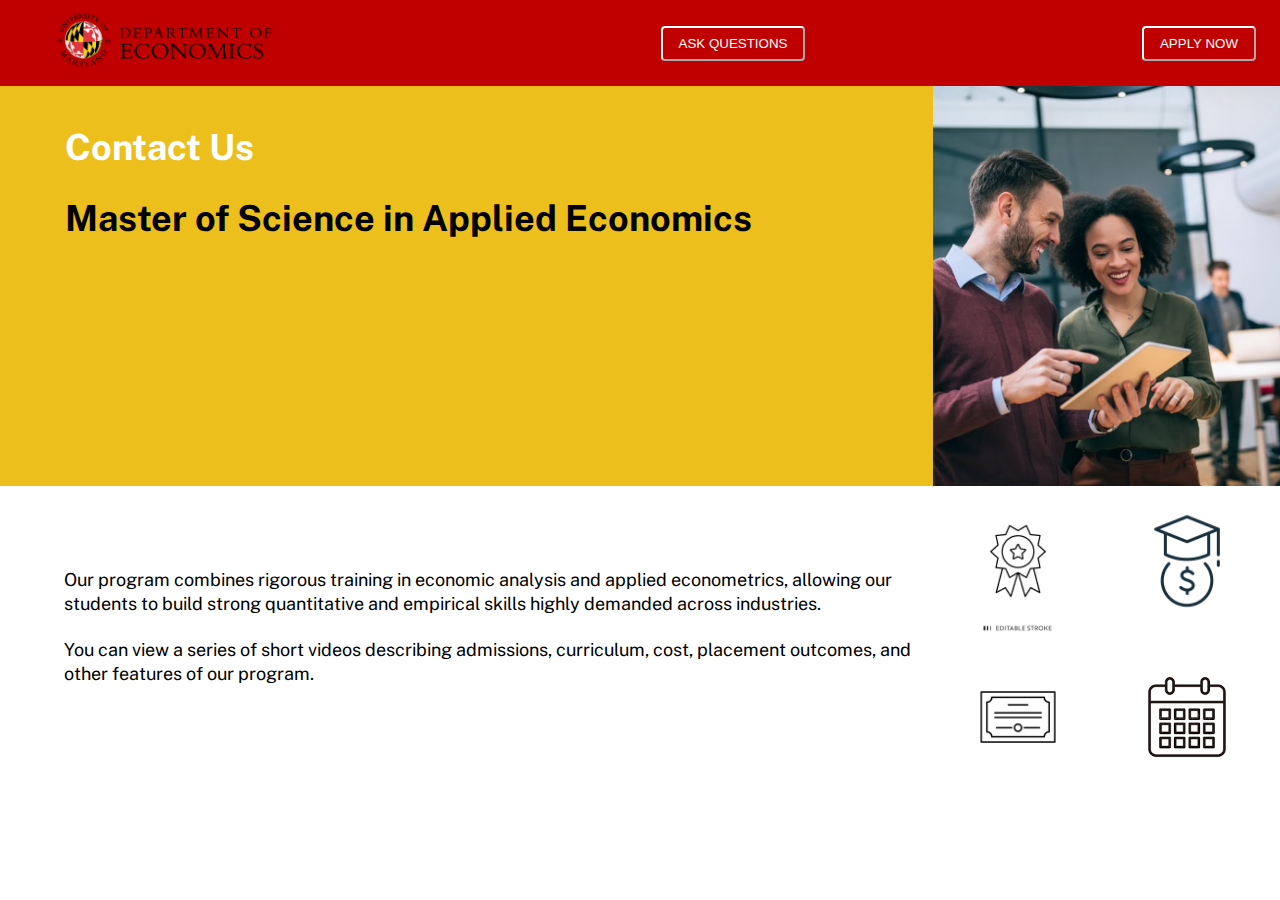
==== index.html @ 1846de90 "Commit" ====
<!DOCTYPE html>
<html lang="en">
<head>
  <meta charset="UTF-8">
  <!-- displays site properly based on user's device -->
  <meta name="viewport" content="width=device-width, initial-scale=1.0">
  <link href="https://fonts.googleapis.com/css2?family=Public+Sans:wght@300;400&display=swap" rel="stylesheet">
  <link rel="stylesheet" href="app/scss/style.css">
</head>
<body>

  <header class="header"> 
    <nav class="flex flex-jc-sb flex-ai-c">
      <a href="#" class="header__logo">
        <img src="images/logo.png" alt="EconDeptLogo" />
      </a>
    
    <button type="button">ASK QUESTIONS</button>
      
    <button type="button">APPLY NOW</button>
    </nav>
  </header>

  <section class="hero">
    <div class="hero__text">
      <h1 style="color:white">Contact Us</h1>
      <h1>Master of Science in Applied Economics</h1>
    </div>
    <img src="images/students.png" alt="" />
  </section>

  <section class = "progdesc">
    <div class="progdesc__text">
      <p>
      Our program combines rigorous training in economic analysis and applied econometrics, allowing our students to build strong quantitative and empirical skills highly demanded across industries. 
      <br></br>
      You can view a series of short videos describing admissions, curriculum, cost, placement outcomes, and other features of our program.
      </p>
    </div>
    <div>
      <img src="images/medal.jpg" alt="" />
      <img src="images/diploma.jpg" alt="" />      
    </div>
    <div>
      <img src="images/tuition.jpg" alt="" />      
      <img src="images/calendar.jpg" alt="" />        
    </div>
  </section>

  <section class="progfeatures">
    
  </section>


  <script src="/app/js/script.js"></script>
  
</body>
</html>
---- app/scss/style.css ----
html {
  font-size: 100%;
  box-sizing: border-box;
}

*, *::before, *::after {
  box-sizing: inherit;
}

body {
  margin: 0;
  padding: 0;
  font-family: "Public Sans", sans-serif;
  font-size: 1.125rem;
  color: black;
  line-height: 1.3;
}

a, a:visited, a:hover {
  text-decoration: none;
}

.flex {
  display: flex;
}
.flex-jc-sb {
  justify-content: space-between;
}
.flex-jc-c {
  justify-content: center;
}
.flex-ai-c {
  align-items: center;
}

button, .button {
  padding: 0.5rem 1rem;
  background-color: hsl(0deg, 100%, 37.6%);
  border-color: hsl(0deg, 0%, 100%);
  border-width: 2px;
  border-radius: 4px;
  cursor: pointer;
  color: hsl(0deg, 0%, 100%);
}

.header nav {
  background-color: hsl(0deg, 100%, 37.6%);
  padding: 0.625rem 1.5rem;
}
.header__logo img {
  height: auto;
  width: auto;
  max-width: 300px;
  max-height: 300px;
}
.header__menu > span {
  display: block;
  width: 26px;
  height: 2px;
  background-color: hsl(233deg, 26%, 24%);
}
.header__menu > span:not(:last-child) {
  margin-bottom: 3px;
}
.header__links a {
  font-size: 0.875rem;
  color: hsl(233deg, 8%, 62%);
}

.hero {
  display: flex;
  height: 400px;
  background-color: hsl(47deg, 84.6%, 51.8%);
}
.hero__text {
  color: black;
  border: none;
  padding: 1px;
  overflow: hidden;
  width: 100%;
  margin-top: 1%;
  margin-left: 5%;
}

.progdesc {
  display: flex;
  height: 200px;
}
.progdesc__text {
  color: black;
  margin-top: 5%;
  margin-left: 5%;
}
.progdesc img {
  height: 150px;
  width: 150px;
}/*# sourceMappingURL=style.css.map */
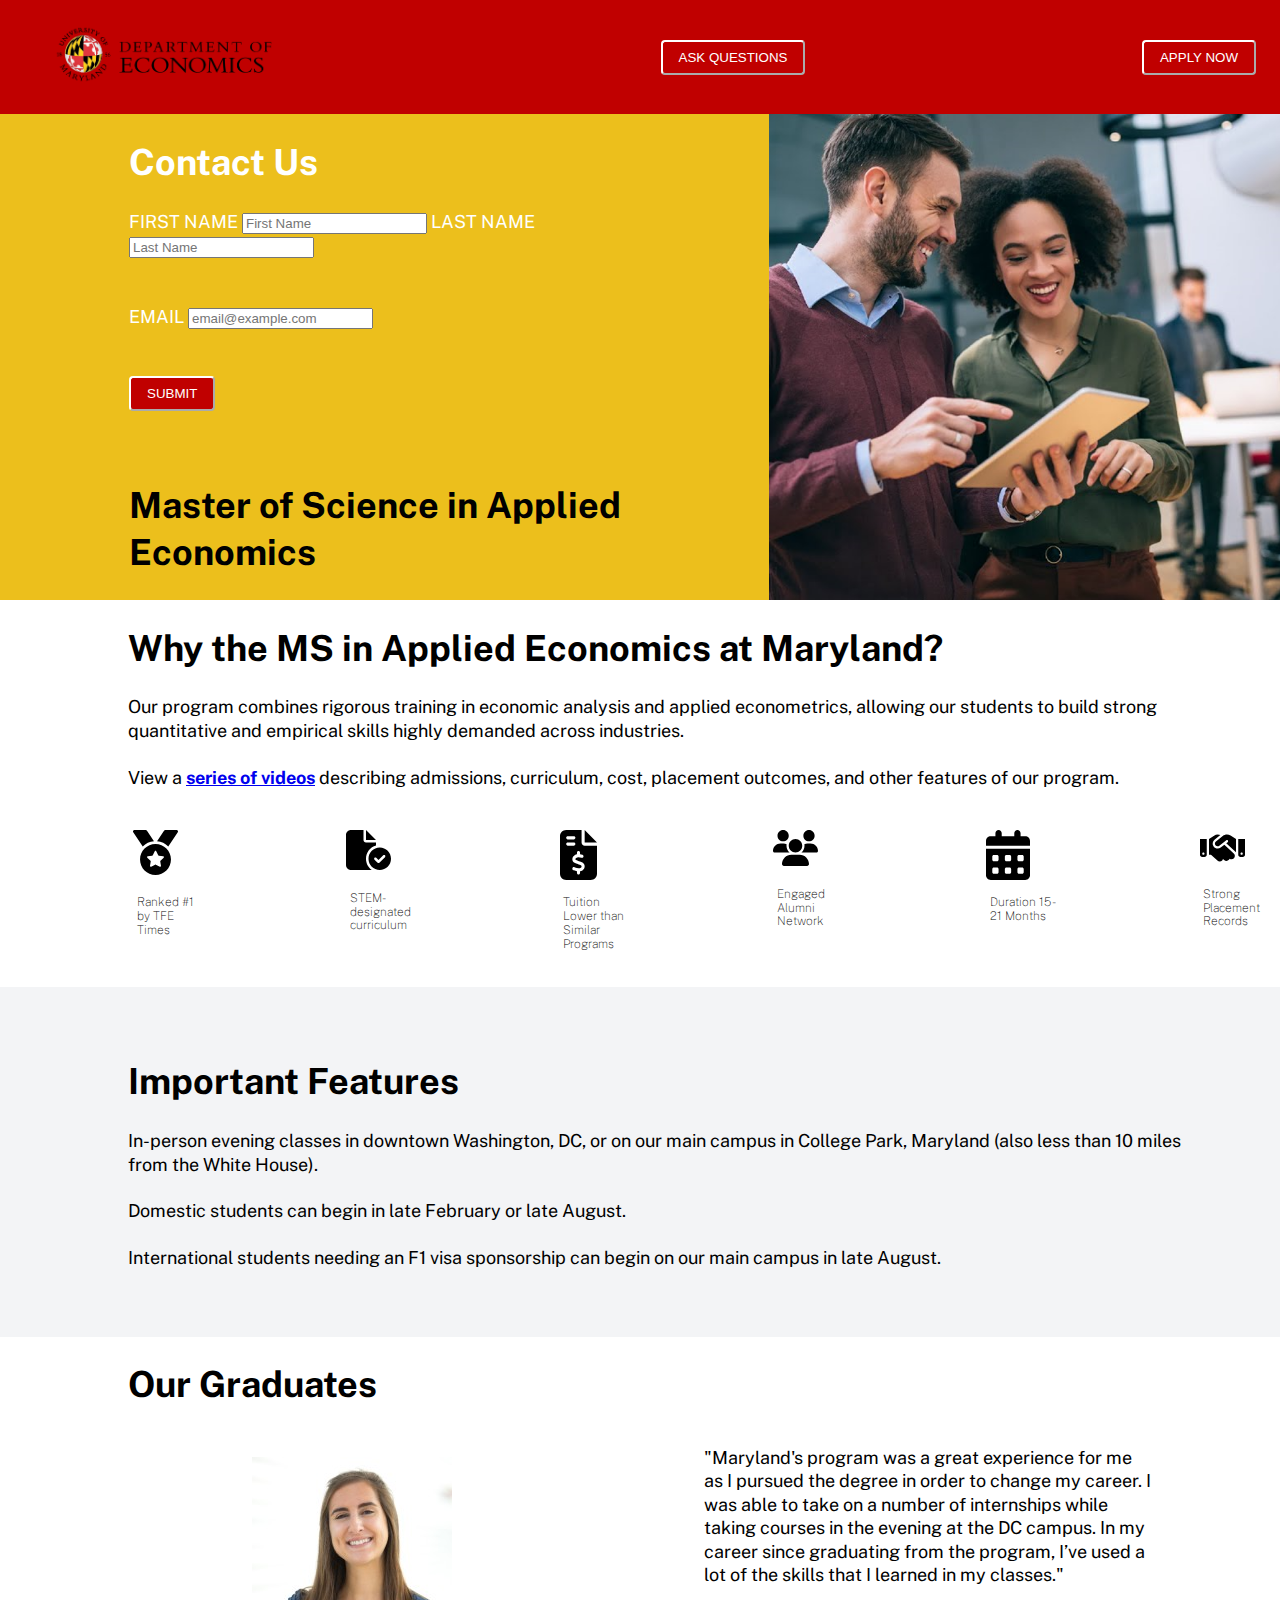
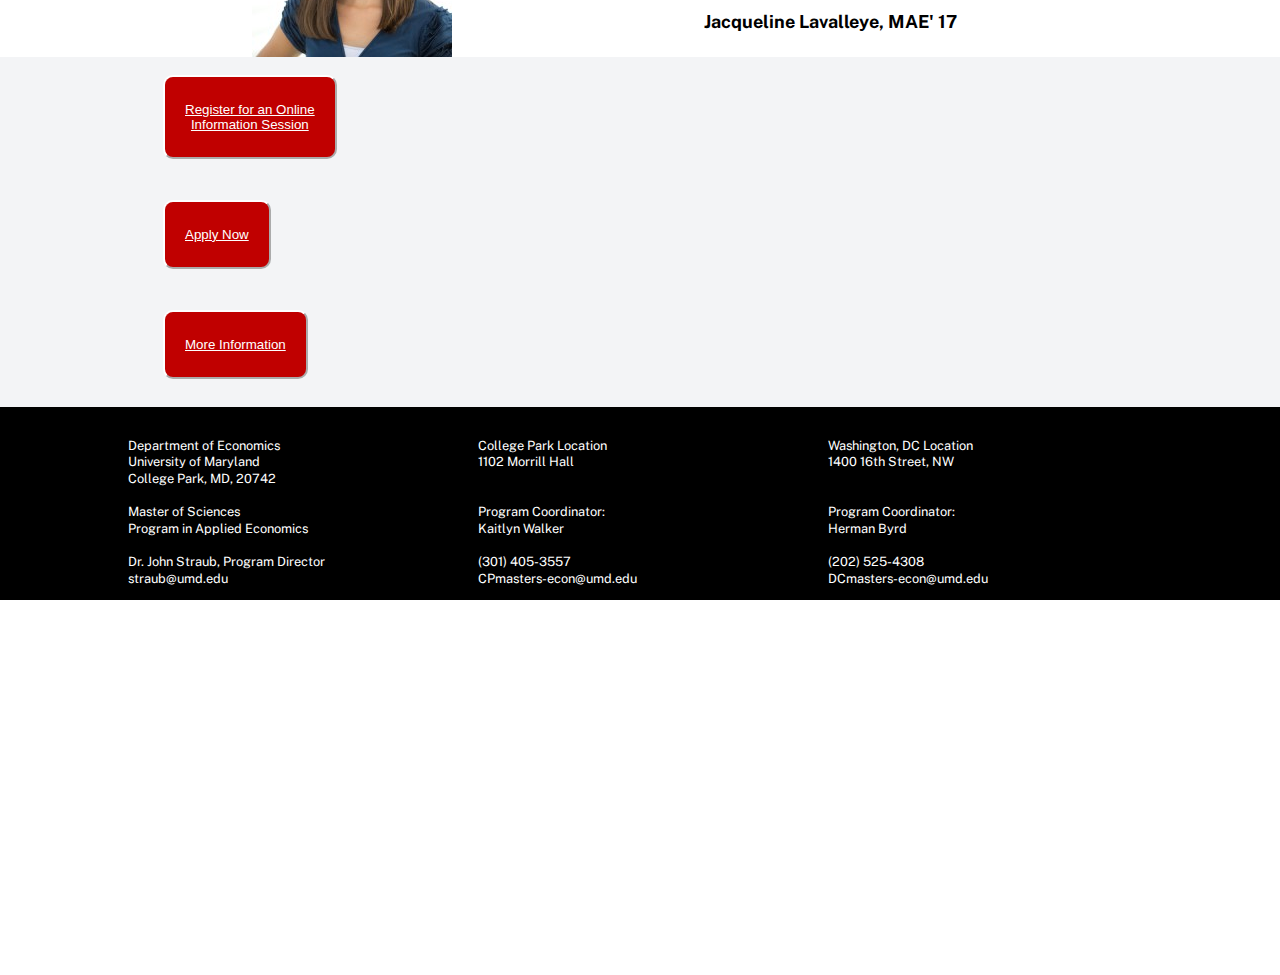
==== commit 13dd9a78: "Commit011823" ====
--- a/index.html
+++ b/index.html
@@ -8,49 +8,213 @@
   <link rel="stylesheet" href="app/scss/style.css">
 </head>
 <body>
-
+  
+  <!--
+  1. HEADER
+  -->
   <header class="header"> 
     <nav class="flex flex-jc-sb flex-ai-c">
       <a href="#" class="header__logo">
         <img src="images/logo.png" alt="EconDeptLogo" />
       </a>
-    
-    <button type="button">ASK QUESTIONS</button>
+
+      <!--
+      <div class="header__links hide-for-mobile">
+        <a href="#">Home</a><a href="#">About</a><a href="#">Contact</a
+        ><a href="#">Blog</a><a href="#">Careers</a>
+      </div>    
+      -->
       
-    <button type="button">APPLY NOW</button>
+      <a href='https://masters.econ.umd.edu/contact-information.html' target="_blank">
+        <button type="button" >ASK QUESTIONS
+        </button>
+      </a>
+
+      <a href='https://terpengage.force.com/community/CustomLoginPage?GradApp=True' target="_blank">
+        <button type="button" >APPLY NOW
+        </button>
+      </a>      
     </nav>
   </header>
 
+  <!--
+  2. HERO
+  -->
   <section class="hero">
+    <div class="hero__image hide-for-mobile">
+      <!-- <img src="images/students.png" alt=""/> -->
+    </div>    
     <div class="hero__text">
       <h1 style="color:white">Contact Us</h1>
+      <form>
+        <div>
+          <label for="first_name"><a style="color:white">FIRST NAME</a></label>
+          <input type="text" id="first_name" placeholder="First Name" required>
+          <label for="last_name"><a style="color:white">LAST NAME</a></label>
+          <input type="text" id="last_name" placeholder="Last Name" required>  
+        </div>
+        <div>
+          <br></br>
+          <label for="email"><a style="color:white">EMAIL</a></label>
+          <input type="email" id="email" placeholder="email@example.com" required>  
+        </div>
+        <div>
+          <br></br>
+          <button type="submit" >SUBMIT</button>
+        </div>
+      </form>
+
+      <br></br>
       <h1>Master of Science in Applied Economics</h1>
     </div>
-    <img src="images/students.png" alt="" />
-  </section>
-
+  </section>
+
+  <!--
+  3. WHY MAE AT UMD?
+  -->
   <section class = "progdesc">
     <div class="progdesc__text">
+      <h1>Why the MS in Applied Economics at Maryland?</h1>
+        <p>
+          Our program combines rigorous training in economic analysis and applied econometrics, allowing our students to build strong quantitative and empirical skills highly demanded across industries. 
+          <br></br>
+          View a <a href="https://masters.econ.umd.edu/informational-videos.html" target="_blank"><b><u>series of videos</u></b></a> describing admissions, curriculum, cost, placement outcomes, and other features of our program.
+          <br></br>
+        </p>
+    </div>
+    <div class="progdesc__grid">
+
+      <div class="progdesc__item">
+        <div class="progdesc__icon">
+          <img src="images/medal-solid.svg" alt="" />
+        </div>
+        <div class="progdesc__title">Ranked #1 by TFE Times</div>
+      </div>  
+      
+      <div class="progdesc__item">
+        <div class="progdesc__icon">
+          <img src="images/file-circle-check-solid.svg" alt="" />
+        </div>
+        <div class="progdesc__title">STEM-designated curriculum</div>
+      </div>
+
+      <div class="progdesc__item">
+        <div class="progdesc__icon">
+          <img src="images/file-invoice-dollar-solid.svg" alt="" />
+        </div>
+        <div class="progdesc__title">Tuition Lower than Similar Programs</div>
+      </div>  
+
+      <div class="progdesc__item">
+        <div class="progdesc__icon">
+          <img src="images/users-solid.svg" alt="" />
+        </div>
+        <div class="progdesc__title">Engaged Alumni Network</div>
+      </div>  
+
+      <div class="progdesc__item">
+        <div class="progdesc__icon">
+          <img src="images/calendar-days-solid.svg" alt="" />
+        </div>
+        <div class="progdesc__title">Duration 15 - 21 Months</div>
+      </div>  
+
+      <div class="progdesc__item">
+        <div class="progdesc__icon">
+          <img src="images/handshake-solid.svg" alt="" />
+        </div>
+        <div class="progdesc__title">Strong Placement Records</div>
+      </div>  
+
+    </div>
+  </section>
+
+  <!--
+  4. IMPORTANT FEATURES
+  -->
+  <section class="features">
+    <div class="features__text">
+      <br></br>
+      <h1>Important Features</h1>
+        <p>
+          In-person evening classes in downtown Washington, DC, or on our main campus in College Park, Maryland (also less than 10 miles from the White House). 
+          <br></br>
+          Domestic students can begin in late February or late August.
+          <br></br>
+          International students needing an F1 visa sponsorship can begin on our main campus in late August. 
+        </p>
+    </div>    
+  </section>
+
+  <!--
+  5. OUR GRADUATES
+  -->
+  <section class="graduates">
+    <div class="graduates__image">
+      <h1>Our Graduates</h1>
+    </div>    
+    <div class="graduates__text">
       <p>
-      Our program combines rigorous training in economic analysis and applied econometrics, allowing our students to build strong quantitative and empirical skills highly demanded across industries. 
+      "Maryland's program was a great experience for me as I pursued the degree in order to change my career. I was able to take on a number of internships while taking courses in the evening at the DC campus. In my career since graduating from the program, I’ve used a lot of the skills that I learned in my classes."
       <br></br>
-      You can view a series of short videos describing admissions, curriculum, cost, placement outcomes, and other features of our program.
-      </p>
-    </div>
-    <div>
-      <img src="images/medal.jpg" alt="" />
-      <img src="images/diploma.jpg" alt="" />      
-    </div>
-    <div>
-      <img src="images/tuition.jpg" alt="" />      
-      <img src="images/calendar.jpg" alt="" />        
-    </div>
-  </section>
-
-  <section class="progfeatures">
-    
-  </section>
-
+      <b>Jacqueline Lavalleye, MAE' 17</b> 
+      </p>      
+    </div> 
+  </section>
+
+  <!--
+  6. MAP AND OTHER BUTTONS
+  -->
+  <section class="map">
+    <div class="map__content">
+      <div>
+        <div>
+          <button><u>Register for an Online<br>Information Session</br></u></button>
+          <br></br>
+        </div>
+        <div>
+          <button><u>Apply Now</u></button>
+          <br></br>
+        </div>   
+        <div>
+          <button><u>More Information</u></button>
+        </div>  
+      </div>
+      <div class="map__google">
+        <iframe src="https://www.google.com/maps/embed?pb=!1m18!1m12!1m3!1d90191.8837640285!2d-77.02234759057693!3d38.93940945372528!2m3!1f0!2f0!3f0!3m2!1i1024!2i768!4f13.1!3m3!1m2!1s0x89b7c6bd3e9aaaab%3A0xd48e8bdda5e4da9a!2sUniversity%20of%20Maryland!5e0!3m2!1sen!2sus!4v1674075074980!5m2!1sen!2sus" width="300" height="300" style="border:0;" allowfullscreen="" loading="lazy" referrerpolicy="no-referrer-when-downgrade"></iframe>
+      </div>  
+    </div>
+  </section>  
+
+  <!--
+  7. BOTTOM
+  -->
+  <section class="bottom">
+      <div class="bottom__container">
+        <div class="bottom__column">
+          <p>
+            Department of Economics<br>University of Maryland</br>College Park, MD, 20742
+            <br></br>
+            Master of Sciences<br>Program in Applied Economics</br>
+            <br>Dr. John Straub, Program Director</br>straub@umd.edu
+          </p>
+        </div>
+        <div class="bottom__column">
+          <p>
+            College Park Location<br>1102 Morrill Hall</br>
+            <br></br>
+            Program Coordinator:<br>Kaitlyn Walker</br><br>(301) 405-3557</br>CPmasters-econ@umd.edu
+          </p>
+        </div>
+        <div class="bottom__column">
+          <p>
+            Washington, DC Location<br>1400 16th Street, NW</br>
+            <br></br>
+            Program Coordinator:<br>Herman Byrd</br><br>(202) 525-4308</br>DCmasters-econ@umd.edu
+          </p>
+        </div>
+      </div>    
+  </section>  
 
   <script src="/app/js/script.js"></script>
   
--- a/app/scss/style.css
+++ b/app/scss/style.css
@@ -43,9 +43,21 @@
   color: hsl(0deg, 0%, 100%);
 }
 
+@media (max-width: 63.9375em) {
+  .hide-for-mobile {
+    display: none;
+  }
+}
+
+@media (min-width: 64em) {
+  .hide-for-desktop {
+    display: none;
+  }
+}
+
 .header nav {
   background-color: hsl(0deg, 100%, 37.6%);
-  padding: 0.625rem 1.5rem;
+  padding: 1.5rem;
 }
 .header__logo img {
   height: auto;
@@ -68,30 +80,181 @@
 }
 
 .hero {
+  background-color: hsl(47deg, 84.6%, 51.8%);
+}
+@media (min-width: 64em) {
+  .hero {
+    display: flex;
+  }
+}
+.hero__image {
+  background-image: url("images/students.png");
+  background-size: cover;
+  background-repeat: no-repeat;
+  background-position: center bottom;
+  min-height: 5rem;
+}
+@media (min-width: 64em) {
+  .hero__image {
+    flex: 1;
+    order: 2;
+  }
+}
+.hero__text {
+  color: black;
+  padding: 1px;
+  background-color: hsl(47deg, 84.6%, 51.8%);
+  margin-left: 10%;
+  margin-right: 10%;
+}
+@media (min-width: 64em) {
+  .hero__text {
+    flex: 1;
+  }
+}
+
+.progdesc {
+  height: 350px;
+}
+.progdesc__text {
+  color: black;
+  margin-top: 1%;
+  margin-left: 10%;
+  margin-right: 5%;
+}
+.progdesc img {
+  max-height: 50px;
+  max-width: 50px;
+  margin-left: 10%;
+}
+@media (min-width: 40em) {
+  .progdesc__grid {
+    display: flex;
+    flex-wrap: wrap;
+  }
+}
+.progdesc__item {
+  margin-left: 10%;
+}
+@media (min-width: 40em) {
+  .progdesc__item {
+    flex: 0 0 50%;
+  }
+}
+@media (min-width: 64em) {
+  .progdesc__item {
+    flex: 1;
+  }
+}
+.progdesc__icon {
+  max-height: 50px;
+  max-width: 50px;
+  margin-bottom: 1.875rem;
+}
+@media (min-width: 64em) {
+  .progdesc__icon {
+    margin-bottom: 1rem;
+  }
+}
+.progdesc__title {
+  font-size: 1.25rem;
+  font-weight: 100;
+  line-height: 1.15;
+  color: black;
+  margin-bottom: 1rem;
+  margin-left: 10%;
+  margin-right: 10%;
+}
+@media (min-width: 64em) {
+  .progdesc__title {
+    font-size: 0.75rem;
+    margin-bottom: 1.5rem;
+  }
+}
+
+.features {
+  height: 350px;
+  background-color: hsl(220deg, 16%, 96%);
+}
+.features__text {
+  color: black;
+  margin-top: 1%;
+  margin-left: 10%;
+  margin-right: 5%;
+}
+
+@media (min-width: 64em) {
+  .graduates {
+    display: flex;
+  }
+}
+.graduates__image {
+  margin-left: 10%;
+  background-image: url("images/graduate_pic.jpg");
+  background-repeat: no-repeat;
+  background-position: center bottom;
+  max-height: 15rem;
+  min-height: 20rem;
+}
+@media (min-width: 64em) {
+  .graduates__image {
+    flex: 1;
+    order: 1;
+  }
+}
+.graduates__text {
+  color: black;
+  padding: 1px;
+  margin-left: 10%;
+  margin-right: 10%;
+  margin-top: 7%;
+}
+@media (min-width: 64em) {
+  .graduates__text {
+    flex: 1;
+    order: 2;
+  }
+}
+
+.map {
+  height: 350px;
+  background-color: hsl(220deg, 16%, 96%);
+}
+.map button, .map .button {
+  background-color: hsl(0deg, 100%, 37.6%);
+  border-color: hsl(0deg, 0%, 100%);
+  border-width: 2px;
+  border-radius: 10px;
+  cursor: pointer;
+  color: hsl(0deg, 0%, 100%);
+  margin-left: 10%;
+  margin-top: 5%;
+  padding: 25px 20px;
+}
+.map__content {
+  display: grid;
+  grid-template-columns: 350px 350px;
+  margin-left: 10%;
+}
+.map__google {
+  margin-top: 5%;
+  width: 100%;
+  height: 100vh;
   display: flex;
-  height: 400px;
-  background-color: hsl(47deg, 84.6%, 51.8%);
-}
-.hero__text {
-  color: black;
-  border: none;
-  padding: 1px;
-  overflow: hidden;
-  width: 100%;
-  margin-top: 1%;
-  margin-left: 5%;
-}
-
-.progdesc {
+  flex-direction: column;
+}
+
+.bottom {
+  background-color: black;
+}
+.bottom__container {
+  display: grid;
+  grid-template-columns: 350px 350px 350px;
+  margin-left: 10%;
+}
+.bottom__column {
+  color: white;
+  margin-top: 5%;
+  font-size: 0.8rem;
   display: flex;
-  height: 200px;
-}
-.progdesc__text {
-  color: black;
-  margin-top: 5%;
-  margin-left: 5%;
-}
-.progdesc img {
-  height: 150px;
-  width: 150px;
 }/*# sourceMappingURL=style.css.map */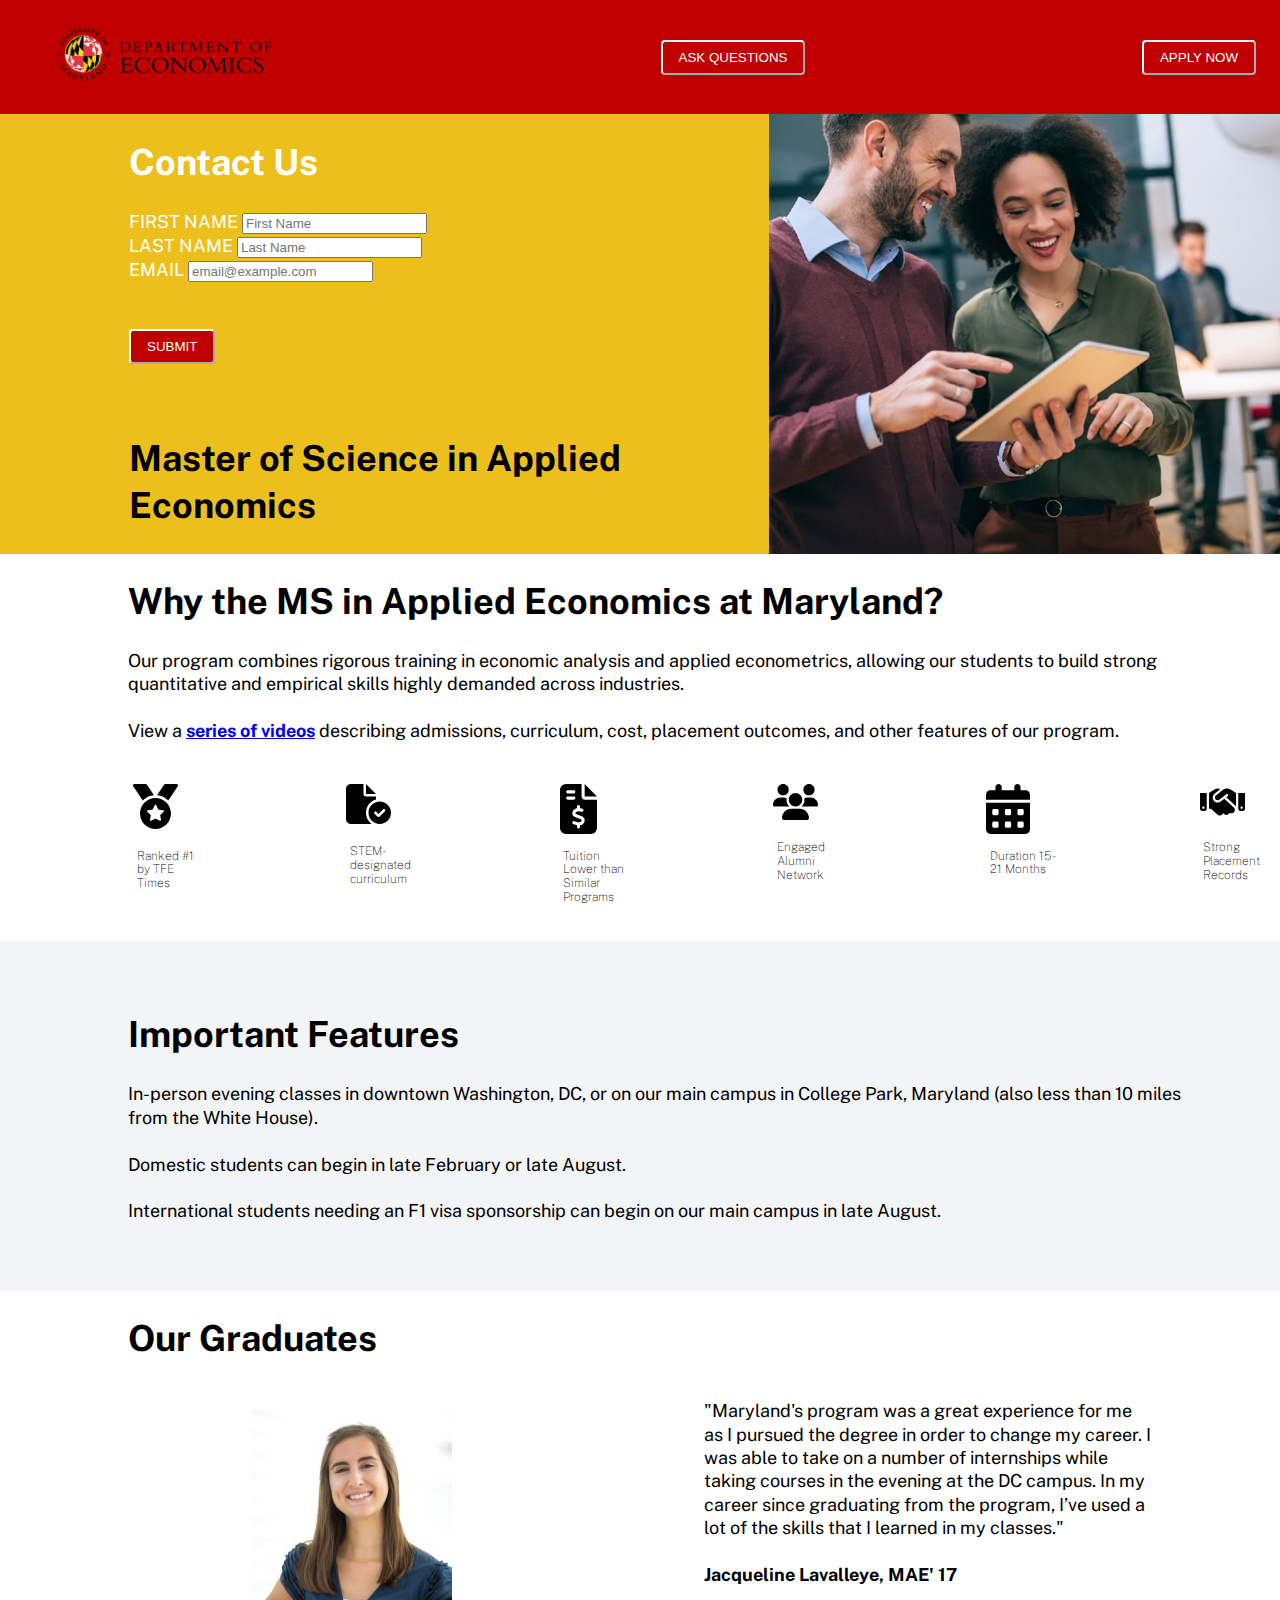
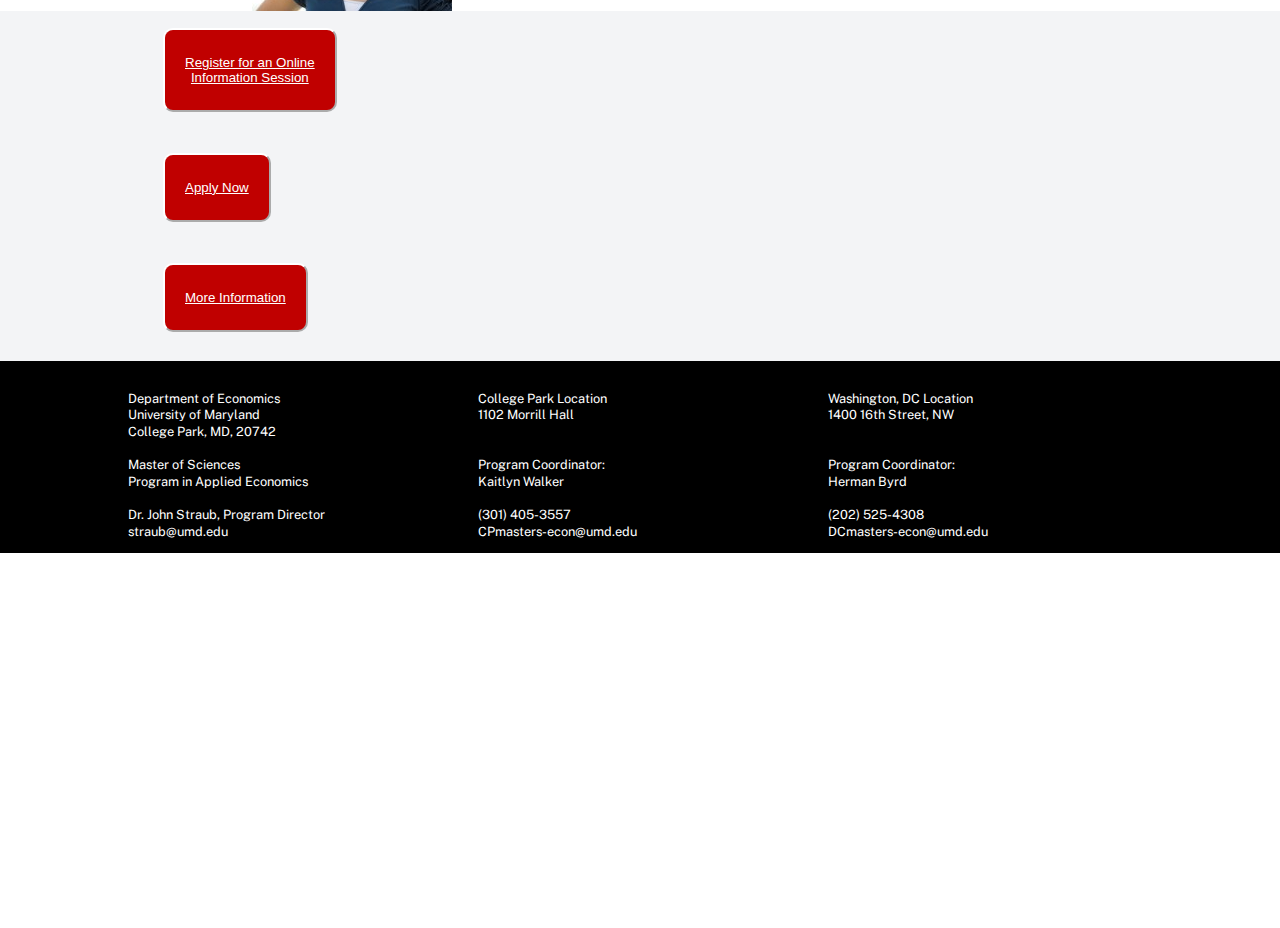
==== commit 80bbc215: "LastCommit" ====
--- a/index.html
+++ b/index.html
@@ -46,15 +46,16 @@
     </div>    
     <div class="hero__text">
       <h1 style="color:white">Contact Us</h1>
-      <form>
+      <form method="POST" action="https://script.google.com/macros/s/AKfycbyZG3YDuyzaYkMAQ3TbNkCsMqTEGcioGz3EJ5BurO5Rjf4JdeClSiaA0pVs-bcVESuT/exec">
         <div>
           <label for="first_name"><a style="color:white">FIRST NAME</a></label>
           <input type="text" id="first_name" placeholder="First Name" required>
+        </div>
+        <div>
           <label for="last_name"><a style="color:white">LAST NAME</a></label>
           <input type="text" id="last_name" placeholder="Last Name" required>  
         </div>
         <div>
-          <br></br>
           <label for="email"><a style="color:white">EMAIL</a></label>
           <input type="email" id="email" placeholder="email@example.com" required>  
         </div>
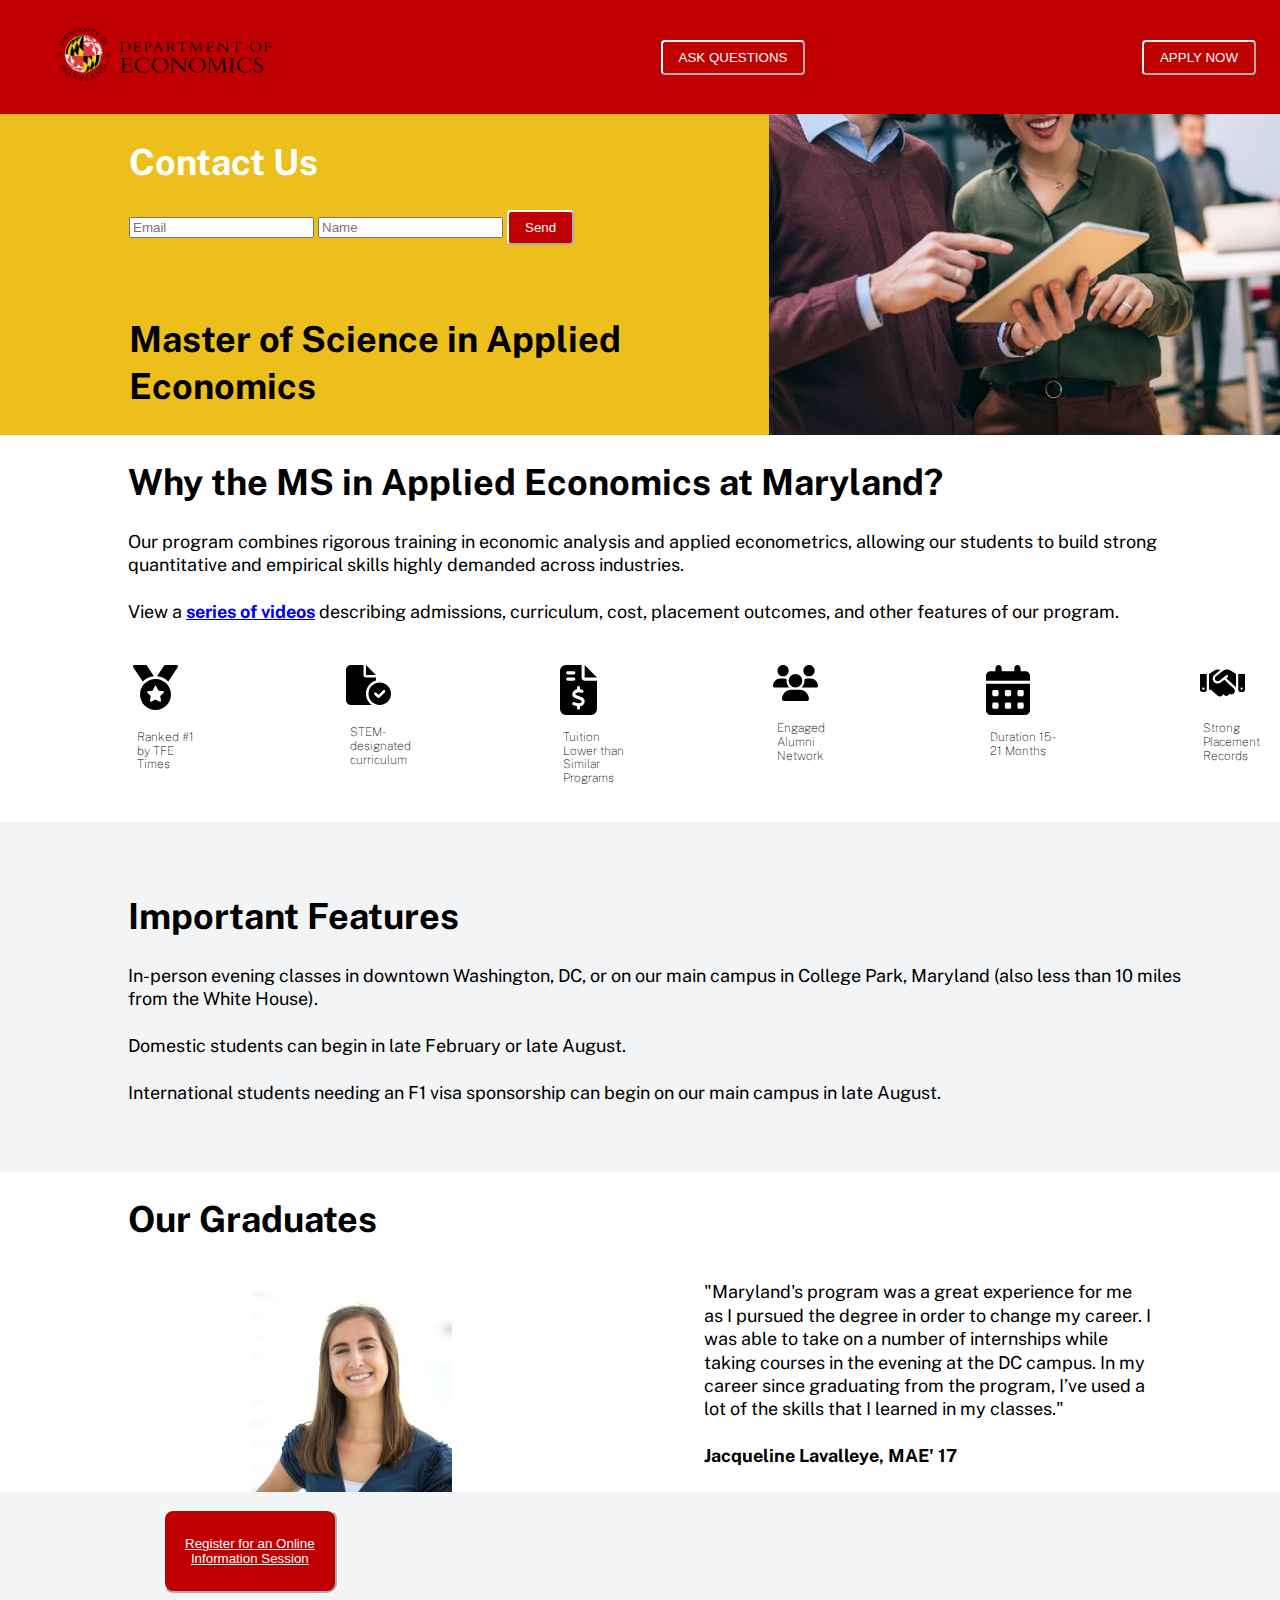
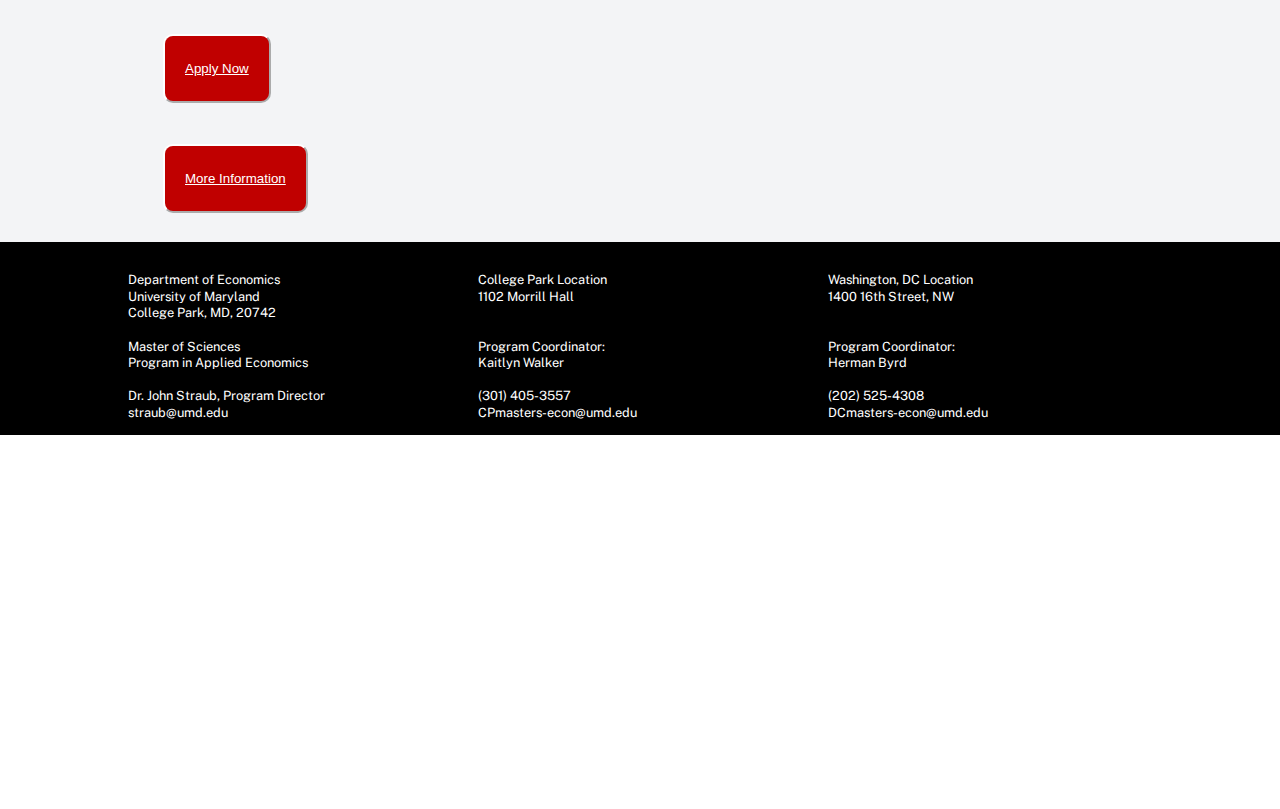
==== commit 3b5a4dde: "Commit" ====
--- a/index.html
+++ b/index.html
@@ -46,7 +46,16 @@
     </div>    
     <div class="hero__text">
       <h1 style="color:white">Contact Us</h1>
+      <!--
+        Source:
+        https://github.com/levinunnink/html-form-to-google-sheet
+      -->
       <form method="POST" action="https://script.google.com/macros/s/AKfycbyZG3YDuyzaYkMAQ3TbNkCsMqTEGcioGz3EJ5BurO5Rjf4JdeClSiaA0pVs-bcVESuT/exec">
+        <input name="Email" type="email" placeholder="Email" required>
+        <input name="Name" type="text" placeholder="Name" required>
+        <button type="submit">Send</button>
+        
+        <!--
         <div>
           <label for="first_name"><a style="color:white">FIRST NAME</a></label>
           <input type="text" id="first_name" placeholder="First Name" required>
@@ -63,6 +72,7 @@
           <br></br>
           <button type="submit" >SUBMIT</button>
         </div>
+        -->
       </form>
 
       <br></br>
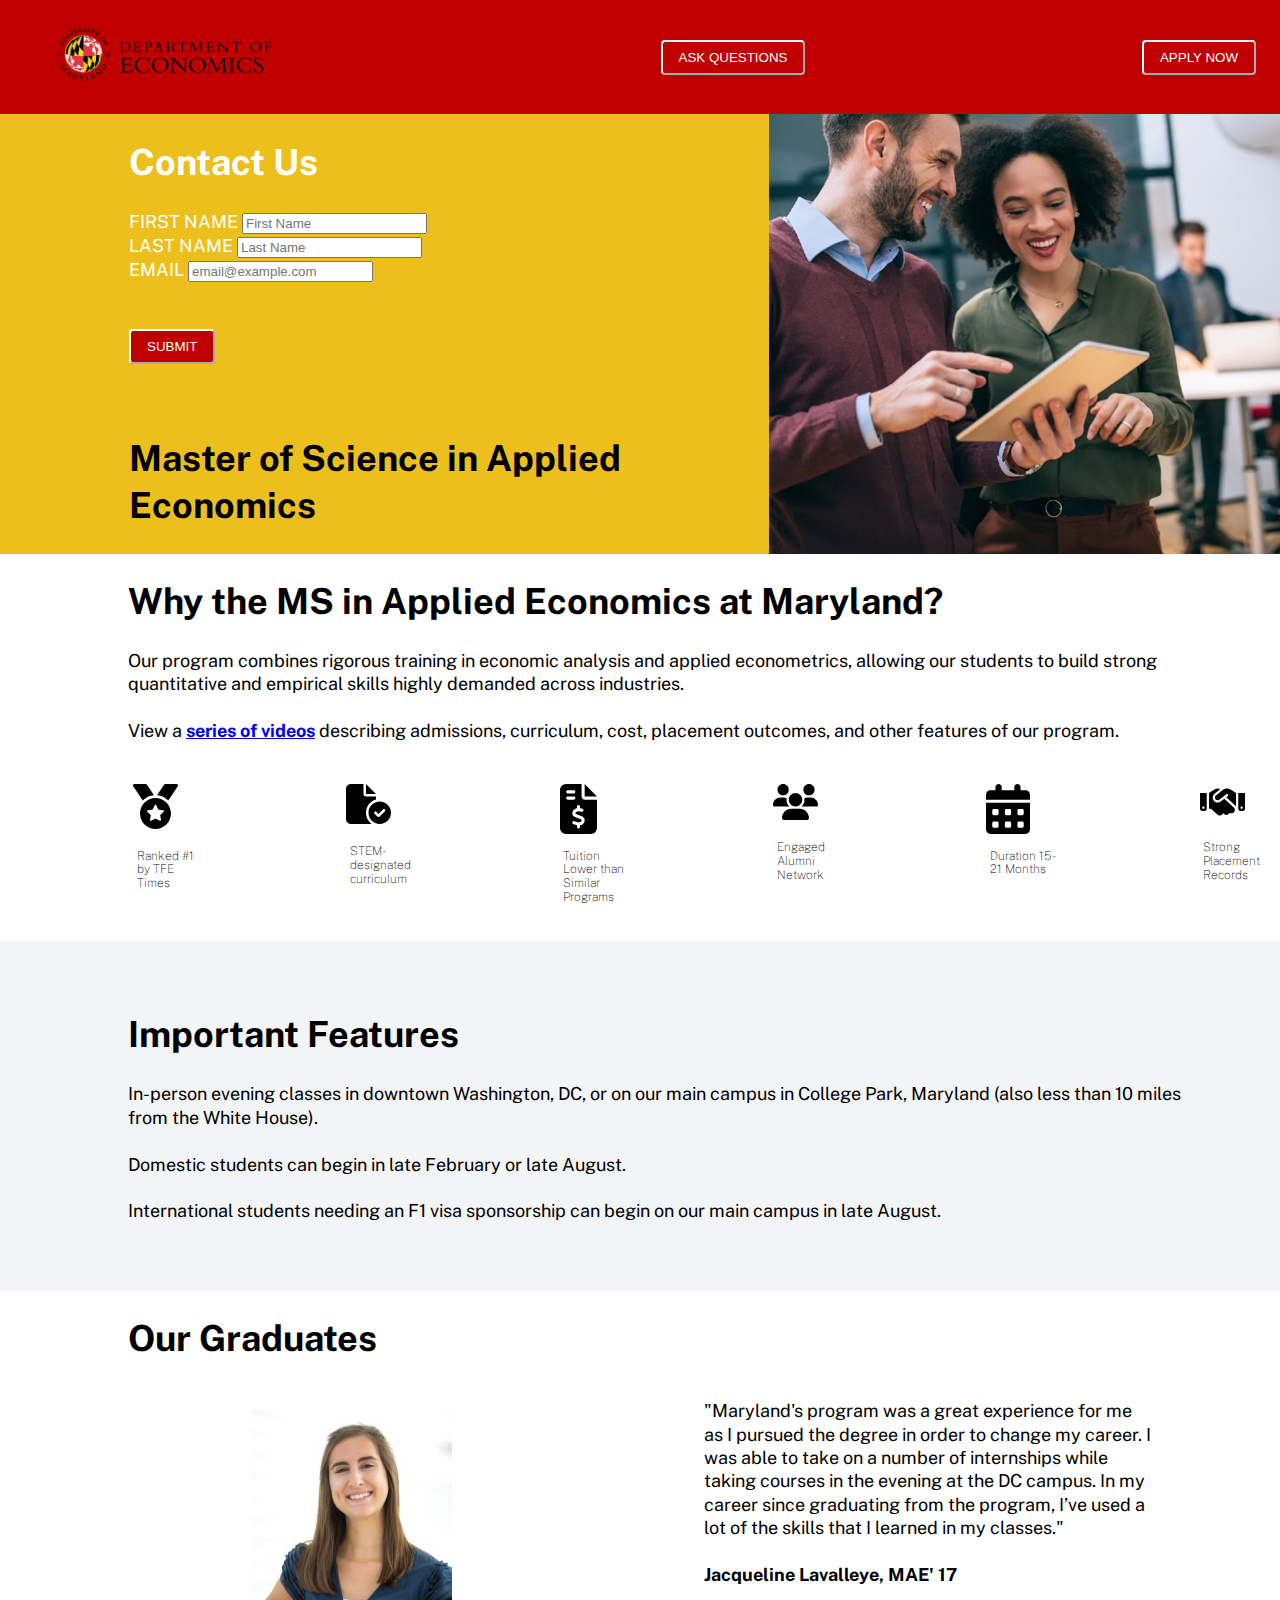
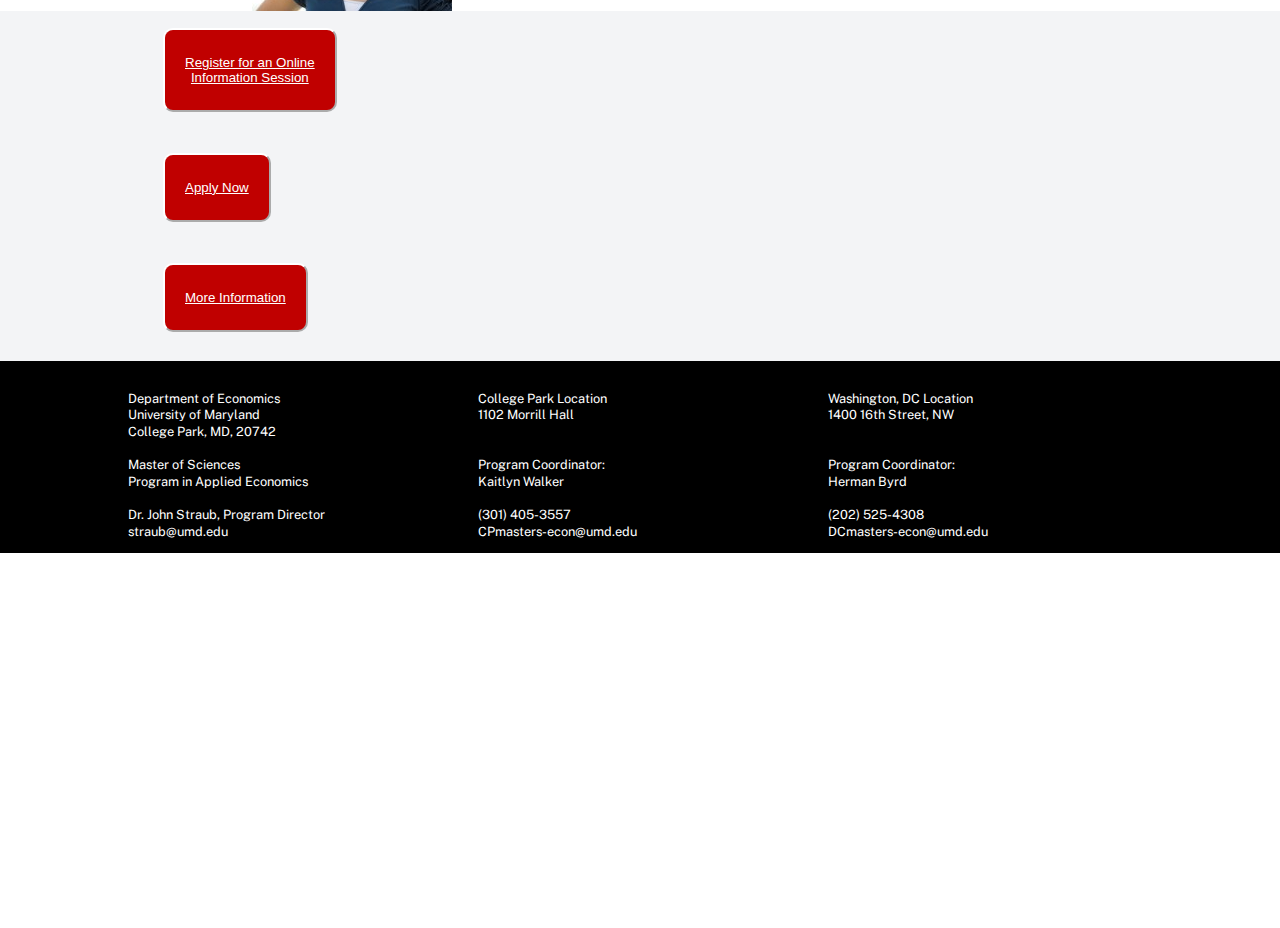
==== commit 6eefb09a: "Commit" ====
--- a/index.html
+++ b/index.html
@@ -47,15 +47,16 @@
     <div class="hero__text">
       <h1 style="color:white">Contact Us</h1>
       <!--
-        Source:
+        Source to Create SpreedSheet from Form:
         https://github.com/levinunnink/html-form-to-google-sheet
       -->
-      <form method="POST" action="https://script.google.com/macros/s/AKfycbyZG3YDuyzaYkMAQ3TbNkCsMqTEGcioGz3EJ5BurO5Rjf4JdeClSiaA0pVs-bcVESuT/exec">
+      <!--
+        <form method="POST" action="https://script.google.com/macros/s/AKfycbyZG3YDuyzaYkMAQ3TbNkCsMqTEGcioGz3EJ5BurO5Rjf4JdeClSiaA0pVs-bcVESuT/exec">
         <input name="Email" type="email" placeholder="Email" required>
         <input name="Name" type="text" placeholder="Name" required>
         <button type="submit">Send</button>
+      -->
         
-        <!--
         <div>
           <label for="first_name"><a style="color:white">FIRST NAME</a></label>
           <input type="text" id="first_name" placeholder="First Name" required>
@@ -72,9 +73,8 @@
           <br></br>
           <button type="submit" >SUBMIT</button>
         </div>
-        -->
       </form>
-
+      
       <br></br>
       <h1>Master of Science in Applied Economics</h1>
     </div>
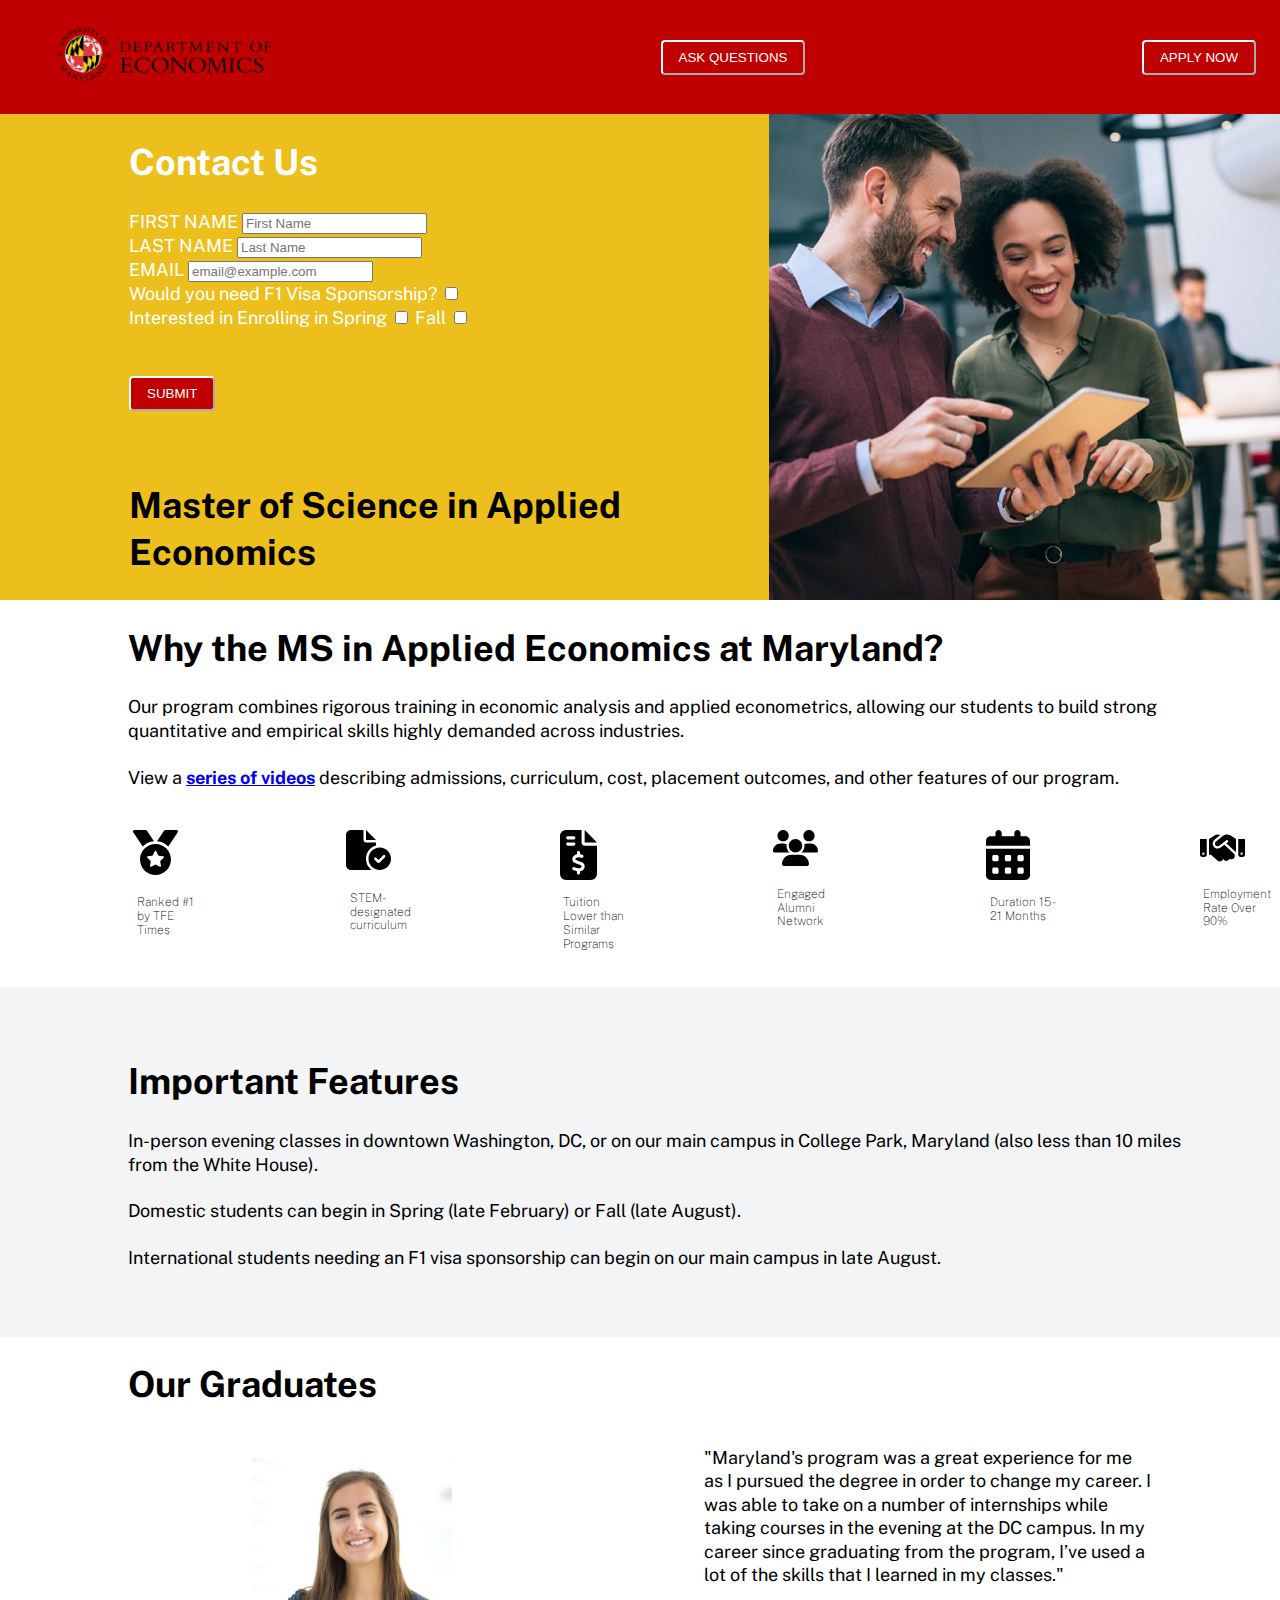
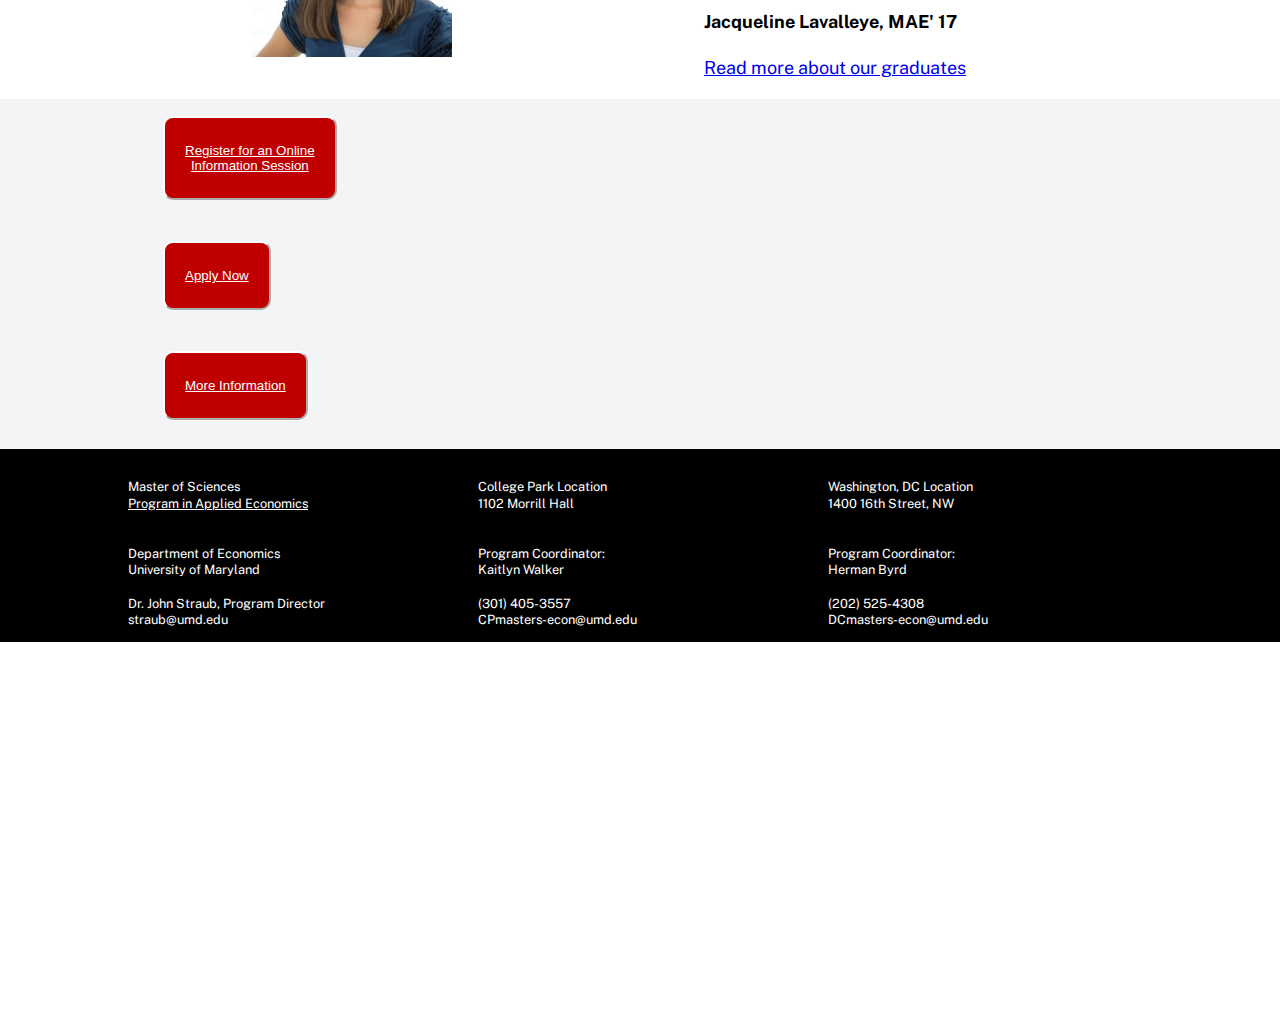
==== commit 2d516d6d: "Commit" ====
--- a/index.html
+++ b/index.html
@@ -30,7 +30,7 @@
         </button>
       </a>
 
-      <a href='https://terpengage.force.com/community/CustomLoginPage?GradApp=True' target="_blank">
+      <a href='https://masters.econ.umd.edu/application-information.html' target="_blank">
         <button type="button" >APPLY NOW
         </button>
       </a>      
@@ -70,6 +70,16 @@
           <input type="email" id="email" placeholder="email@example.com" required>  
         </div>
         <div>
+          <label><a style="color:white">Would you need F1 Visa Sponsorship?</a></label>
+          <input type="checkbox" required>  
+        </div>
+        <div>
+          <label><a style="color:white">Interested in Enrolling in Spring</a></label>
+          <input type="checkbox">
+          <label><a style="color:white">Fall</a></label>
+          <input type="checkbox">
+        </div>
+        <div>
           <br></br>
           <button type="submit" >SUBMIT</button>
         </div>
@@ -134,7 +144,7 @@
         <div class="progdesc__icon">
           <img src="images/handshake-solid.svg" alt="" />
         </div>
-        <div class="progdesc__title">Strong Placement Records</div>
+        <div class="progdesc__title">Employment Rate Over 90%</div>
       </div>  
 
     </div>
@@ -150,7 +160,7 @@
         <p>
           In-person evening classes in downtown Washington, DC, or on our main campus in College Park, Maryland (also less than 10 miles from the White House). 
           <br></br>
-          Domestic students can begin in late February or late August.
+          Domestic students can begin in Spring (late February) or Fall (late August).
           <br></br>
           International students needing an F1 visa sponsorship can begin on our main campus in late August. 
         </p>
@@ -168,7 +178,9 @@
       <p>
       "Maryland's program was a great experience for me as I pursued the degree in order to change my career. I was able to take on a number of internships while taking courses in the evening at the DC campus. In my career since graduating from the program, I’ve used a lot of the skills that I learned in my classes."
       <br></br>
-      <b>Jacqueline Lavalleye, MAE' 17</b> 
+      <b>Jacqueline Lavalleye, MAE' 17</b>
+      <br></br>
+      <a href="https://masters.econ.umd.edu/alumni-profiles.html" target="_blank"><u>Read more about our graduates</u></a>
       </p>      
     </div> 
   </section>
@@ -180,15 +192,21 @@
     <div class="map__content">
       <div>
         <div>
-          <button><u>Register for an Online<br>Information Session</br></u></button>
-          <br></br>
-        </div>
-        <div>
-          <button><u>Apply Now</u></button>
+          <a href='https://umd.zoom.us/meeting/register/tJIlc-ytpzkvHtfJnAnD3Yk0aRBv_ryQVwDr' target="_blank">
+            <button type="button"><u>Register for an Online<br>Information Session</br></u></button>
+          </a>          
+          <br></br>
+        </div>
+        <div>
+          <a href='https://masters.econ.umd.edu/application-information.html' target="_blank">
+            <button type="button"><u>Apply Now</u></button>
+          </a>          
           <br></br>
         </div>   
         <div>
-          <button><u>More Information</u></button>
+          <a href='https://masters.econ.umd.edu/' target="_blank">
+            <button type="button"><u>More Information</u></button>
+          </a>          
         </div>  
       </div>
       <div class="map__google">
@@ -204,9 +222,9 @@
       <div class="bottom__container">
         <div class="bottom__column">
           <p>
-            Department of Economics<br>University of Maryland</br>College Park, MD, 20742
+            Master of Sciences<br><u>Program in Applied Economics</u></br>
             <br></br>
-            Master of Sciences<br>Program in Applied Economics</br>
+            Department of Economics<br>University of Maryland</br>
             <br>Dr. John Straub, Program Director</br>straub@umd.edu
           </p>
         </div>
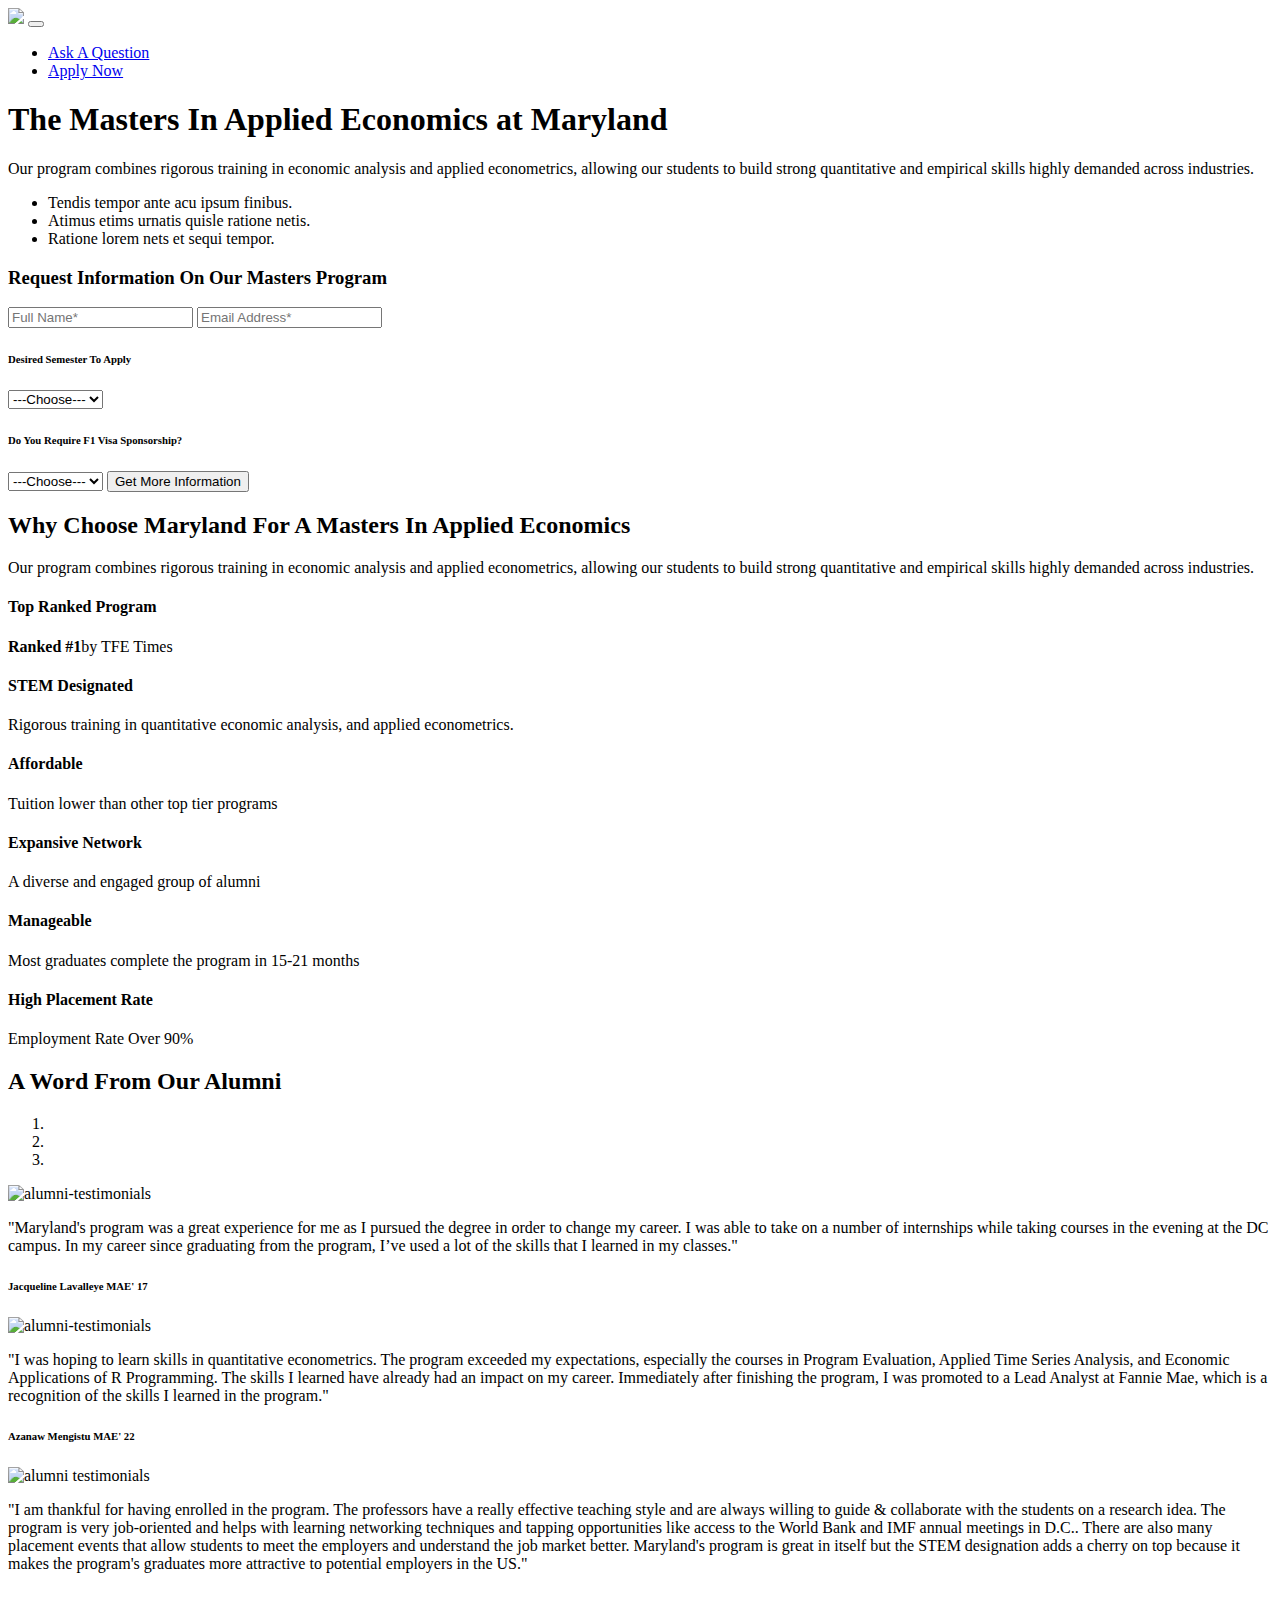
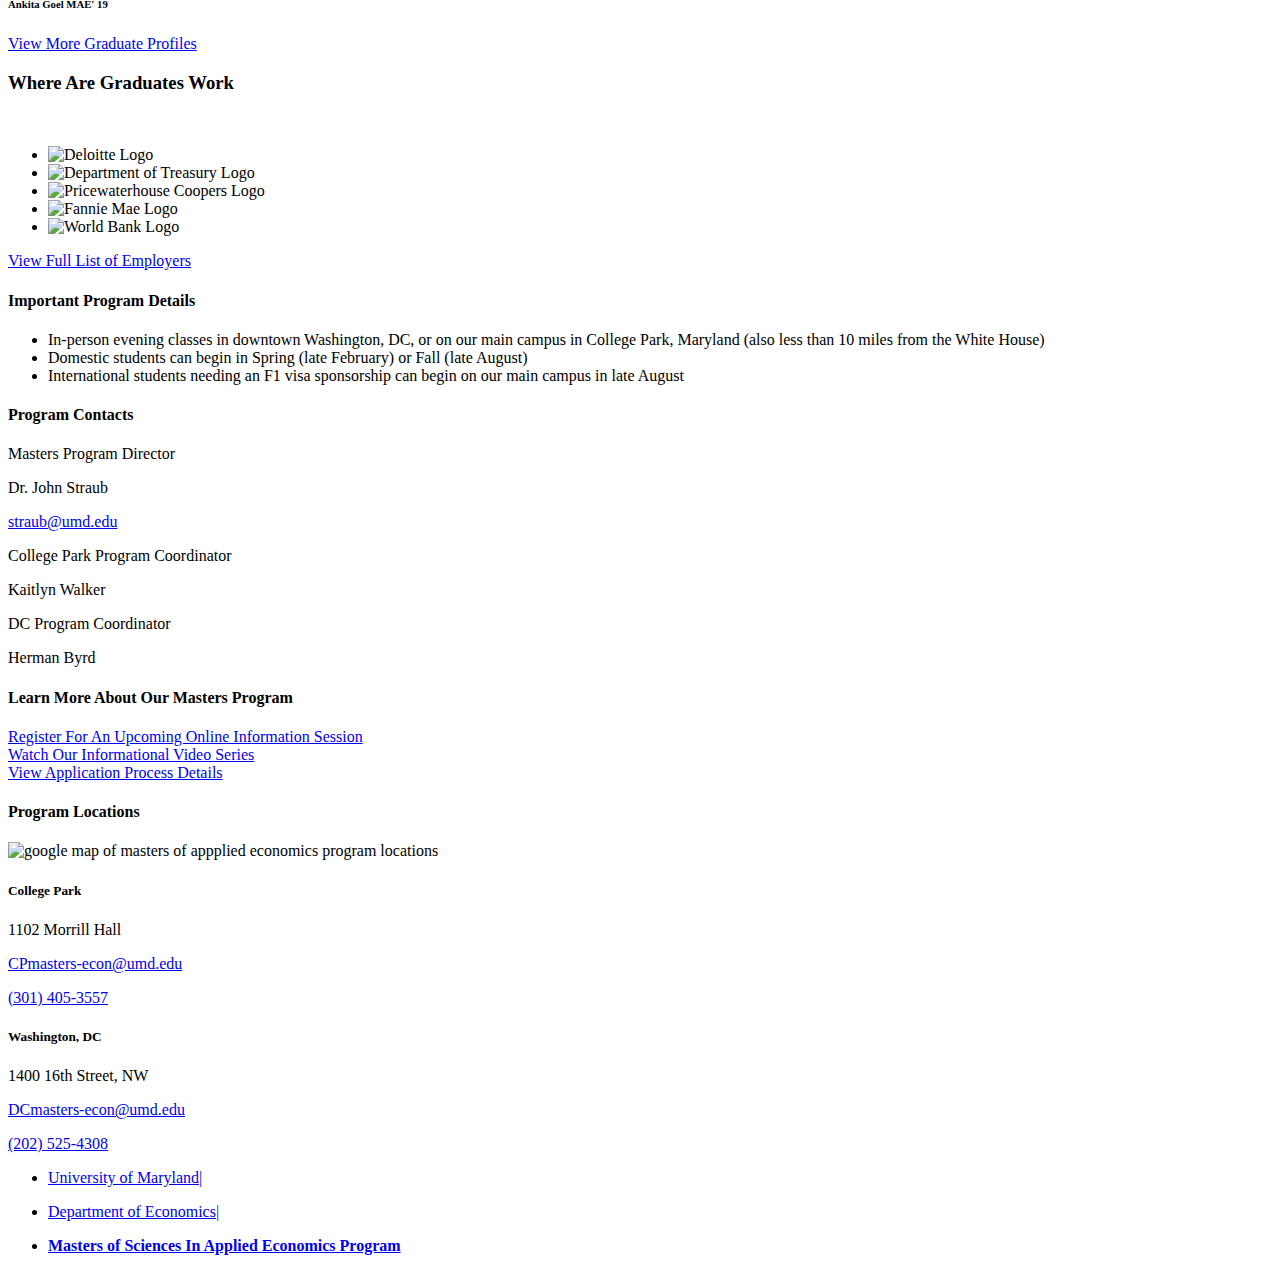
==== commit 669173f7: "Add files via upload" ====
--- a/index.html
+++ b/index.html
@@ -1,251 +1,612 @@
-<!DOCTYPE html>
-<html lang="en">
-<head>
-  <meta charset="UTF-8">
-  <!-- displays site properly based on user's device -->
-  <meta name="viewport" content="width=device-width, initial-scale=1.0">
-  <link href="https://fonts.googleapis.com/css2?family=Public+Sans:wght@300;400&display=swap" rel="stylesheet">
-  <link rel="stylesheet" href="app/scss/style.css">
-</head>
-<body>
-  
-  <!--
-  1. HEADER
-  -->
-  <header class="header"> 
-    <nav class="flex flex-jc-sb flex-ai-c">
-      <a href="#" class="header__logo">
-        <img src="images/logo.png" alt="EconDeptLogo" />
-      </a>
-
-      <!--
-      <div class="header__links hide-for-mobile">
-        <a href="#">Home</a><a href="#">About</a><a href="#">Contact</a
-        ><a href="#">Blog</a><a href="#">Careers</a>
-      </div>    
-      -->
-      
-      <a href='https://masters.econ.umd.edu/contact-information.html' target="_blank">
-        <button type="button" >ASK QUESTIONS
-        </button>
-      </a>
-
-      <a href='https://masters.econ.umd.edu/application-information.html' target="_blank">
-        <button type="button" >APPLY NOW
-        </button>
-      </a>      
-    </nav>
-  </header>
-
-  <!--
-  2. HERO
-  -->
-  <section class="hero">
-    <div class="hero__image hide-for-mobile">
-      <!-- <img src="images/students.png" alt=""/> -->
-    </div>    
-    <div class="hero__text">
-      <h1 style="color:white">Contact Us</h1>
-      <!--
-        Source to Create SpreedSheet from Form:
-        https://github.com/levinunnink/html-form-to-google-sheet
-      -->
-      <!--
-        <form method="POST" action="https://script.google.com/macros/s/AKfycbyZG3YDuyzaYkMAQ3TbNkCsMqTEGcioGz3EJ5BurO5Rjf4JdeClSiaA0pVs-bcVESuT/exec">
-        <input name="Email" type="email" placeholder="Email" required>
-        <input name="Name" type="text" placeholder="Name" required>
-        <button type="submit">Send</button>
-      -->
-        
-        <div>
-          <label for="first_name"><a style="color:white">FIRST NAME</a></label>
-          <input type="text" id="first_name" placeholder="First Name" required>
-        </div>
-        <div>
-          <label for="last_name"><a style="color:white">LAST NAME</a></label>
-          <input type="text" id="last_name" placeholder="Last Name" required>  
-        </div>
-        <div>
-          <label for="email"><a style="color:white">EMAIL</a></label>
-          <input type="email" id="email" placeholder="email@example.com" required>  
-        </div>
-        <div>
-          <label><a style="color:white">Would you need F1 Visa Sponsorship?</a></label>
-          <input type="checkbox" required>  
-        </div>
-        <div>
-          <label><a style="color:white">Interested in Enrolling in Spring</a></label>
-          <input type="checkbox">
-          <label><a style="color:white">Fall</a></label>
-          <input type="checkbox">
-        </div>
-        <div>
-          <br></br>
-          <button type="submit" >SUBMIT</button>
-        </div>
-      </form>
-      
-      <br></br>
-      <h1>Master of Science in Applied Economics</h1>
-    </div>
-  </section>
-
-  <!--
-  3. WHY MAE AT UMD?
-  -->
-  <section class = "progdesc">
-    <div class="progdesc__text">
-      <h1>Why the MS in Applied Economics at Maryland?</h1>
-        <p>
-          Our program combines rigorous training in economic analysis and applied econometrics, allowing our students to build strong quantitative and empirical skills highly demanded across industries. 
-          <br></br>
-          View a <a href="https://masters.econ.umd.edu/informational-videos.html" target="_blank"><b><u>series of videos</u></b></a> describing admissions, curriculum, cost, placement outcomes, and other features of our program.
-          <br></br>
-        </p>
-    </div>
-    <div class="progdesc__grid">
-
-      <div class="progdesc__item">
-        <div class="progdesc__icon">
-          <img src="images/medal-solid.svg" alt="" />
-        </div>
-        <div class="progdesc__title">Ranked #1 by TFE Times</div>
-      </div>  
-      
-      <div class="progdesc__item">
-        <div class="progdesc__icon">
-          <img src="images/file-circle-check-solid.svg" alt="" />
-        </div>
-        <div class="progdesc__title">STEM-designated curriculum</div>
-      </div>
-
-      <div class="progdesc__item">
-        <div class="progdesc__icon">
-          <img src="images/file-invoice-dollar-solid.svg" alt="" />
-        </div>
-        <div class="progdesc__title">Tuition Lower than Similar Programs</div>
-      </div>  
-
-      <div class="progdesc__item">
-        <div class="progdesc__icon">
-          <img src="images/users-solid.svg" alt="" />
-        </div>
-        <div class="progdesc__title">Engaged Alumni Network</div>
-      </div>  
-
-      <div class="progdesc__item">
-        <div class="progdesc__icon">
-          <img src="images/calendar-days-solid.svg" alt="" />
-        </div>
-        <div class="progdesc__title">Duration 15 - 21 Months</div>
-      </div>  
-
-      <div class="progdesc__item">
-        <div class="progdesc__icon">
-          <img src="images/handshake-solid.svg" alt="" />
-        </div>
-        <div class="progdesc__title">Employment Rate Over 90%</div>
-      </div>  
-
-    </div>
-  </section>
-
-  <!--
-  4. IMPORTANT FEATURES
-  -->
-  <section class="features">
-    <div class="features__text">
-      <br></br>
-      <h1>Important Features</h1>
-        <p>
-          In-person evening classes in downtown Washington, DC, or on our main campus in College Park, Maryland (also less than 10 miles from the White House). 
-          <br></br>
-          Domestic students can begin in Spring (late February) or Fall (late August).
-          <br></br>
-          International students needing an F1 visa sponsorship can begin on our main campus in late August. 
-        </p>
-    </div>    
-  </section>
-
-  <!--
-  5. OUR GRADUATES
-  -->
-  <section class="graduates">
-    <div class="graduates__image">
-      <h1>Our Graduates</h1>
-    </div>    
-    <div class="graduates__text">
-      <p>
-      "Maryland's program was a great experience for me as I pursued the degree in order to change my career. I was able to take on a number of internships while taking courses in the evening at the DC campus. In my career since graduating from the program, I’ve used a lot of the skills that I learned in my classes."
-      <br></br>
-      <b>Jacqueline Lavalleye, MAE' 17</b>
-      <br></br>
-      <a href="https://masters.econ.umd.edu/alumni-profiles.html" target="_blank"><u>Read more about our graduates</u></a>
-      </p>      
-    </div> 
-  </section>
-
-  <!--
-  6. MAP AND OTHER BUTTONS
-  -->
-  <section class="map">
-    <div class="map__content">
-      <div>
-        <div>
-          <a href='https://umd.zoom.us/meeting/register/tJIlc-ytpzkvHtfJnAnD3Yk0aRBv_ryQVwDr' target="_blank">
-            <button type="button"><u>Register for an Online<br>Information Session</br></u></button>
-          </a>          
-          <br></br>
-        </div>
-        <div>
-          <a href='https://masters.econ.umd.edu/application-information.html' target="_blank">
-            <button type="button"><u>Apply Now</u></button>
-          </a>          
-          <br></br>
-        </div>   
-        <div>
-          <a href='https://masters.econ.umd.edu/' target="_blank">
-            <button type="button"><u>More Information</u></button>
-          </a>          
-        </div>  
-      </div>
-      <div class="map__google">
-        <iframe src="https://www.google.com/maps/embed?pb=!1m18!1m12!1m3!1d90191.8837640285!2d-77.02234759057693!3d38.93940945372528!2m3!1f0!2f0!3f0!3m2!1i1024!2i768!4f13.1!3m3!1m2!1s0x89b7c6bd3e9aaaab%3A0xd48e8bdda5e4da9a!2sUniversity%20of%20Maryland!5e0!3m2!1sen!2sus!4v1674075074980!5m2!1sen!2sus" width="300" height="300" style="border:0;" allowfullscreen="" loading="lazy" referrerpolicy="no-referrer-when-downgrade"></iframe>
-      </div>  
-    </div>
-  </section>  
-
-  <!--
-  7. BOTTOM
-  -->
-  <section class="bottom">
-      <div class="bottom__container">
-        <div class="bottom__column">
-          <p>
-            Master of Sciences<br><u>Program in Applied Economics</u></br>
-            <br></br>
-            Department of Economics<br>University of Maryland</br>
-            <br>Dr. John Straub, Program Director</br>straub@umd.edu
-          </p>
-        </div>
-        <div class="bottom__column">
-          <p>
-            College Park Location<br>1102 Morrill Hall</br>
-            <br></br>
-            Program Coordinator:<br>Kaitlyn Walker</br><br>(301) 405-3557</br>CPmasters-econ@umd.edu
-          </p>
-        </div>
-        <div class="bottom__column">
-          <p>
-            Washington, DC Location<br>1400 16th Street, NW</br>
-            <br></br>
-            Program Coordinator:<br>Herman Byrd</br><br>(202) 525-4308</br>DCmasters-econ@umd.edu
-          </p>
-        </div>
-      </div>    
-  </section>  
-
-  <script src="/app/js/script.js"></script>
-  
-</body>
+<!DOCTYPE html>
+<html lang="en">
+
+<head>
+    <meta charset="utf-8">
+    <meta name="viewport" content="width=device-width, initial-scale=1.0">
+    <meta name="description" content="">
+
+    <!-- Google Tag Manager Code Snippet -->
+    <!-- Google Tag Manager -->
+    <script>(function(w,d,s,l,i){w[l]=w[l]||[];w[l].push({'gtm.start':
+    new Date().getTime(),event:'gtm.js'});var f=d.getElementsByTagName(s)[0],
+    j=d.createElement(s),dl=l!='dataLayer'?'&l='+l:'';j.async=true;j.src=
+    'https://www.googletagmanager.com/gtm.js?id='+i+dl;f.parentNode.insertBefore(j,f);
+    })(window,document,'script','dataLayer','GTM-TCCVCSX');
+    </script>
+    <!-- End Google Tag Manager -->
+
+    <title>MS In Applied Economics Program 2023 - University of Maryland</title>
+    
+    <!-- Loading Bootstrap -->
+    <link href="css/bootstrap.min.css" rel="stylesheet">
+
+    <!-- Loading Template CSS -->
+    <link href="css/style.css" rel="stylesheet">
+    <link href="css/animate.css" rel="stylesheet">
+    <link href="css/style-magnific-popup.css" rel="stylesheet">
+
+    <!-- Awsome Fonts -->
+    <link rel="stylesheet" href="css/all.min.css">
+
+    <!-- Fonts -->
+    <link href="https://fonts.googleapis.com/css?family=Dosis:500,600" rel="stylesheet">
+    <link href="https://fonts.googleapis.com/css?family=Open+Sans:300i,400,400i,600,700" rel="stylesheet">
+
+    <!-- Font Favicon -->
+    <link rel="shortcut icon" href="images/favicon.ico">
+    
+</head>
+
+<body>
+<!-- Google Tag Manager (noscript) -->
+<noscript><iframe src="https://www.googletagmanager.com/ns.html?id=GTM-TCCVCSX"
+    height="0" width="0" style="display:none;visibility:hidden"></iframe></noscript>
+<!-- End Google Tag Manager (noscript) -->
+    <!--begin header -->
+
+    <header class="header">
+
+        <!--begin navbar-fixed-top -->
+        <nav class="navbar navbar-default navbar-fixed-top">
+            
+            <!--begin container -->
+            <div class="container">
+
+                <!--begin navbar -->
+                <nav class="navbar navbar-expand-lg">
+
+                    <!--begin logo -->
+                    <a class="navbar-brand" id="logo" href="https://masters.econ.umd.edu/"><img src="./images/logo.jpeg" class="img-responsive"></a>
+                    <!--end logo -->
+
+                    <!--begin navbar-toggler -->
+                    <button class="navbar-toggler collapsed" type="button" data-toggle="collapse" data-target="#navbarCollapse" aria-controls="navbarCollapse" aria-expanded="false" aria-label="Toggle navigation">
+                        <span class="navbar-toggler-icon"><i class="fas fa-bars"></i></span>
+                    </button>
+                    <!--end navbar-toggler -->
+
+                    <!--begin navbar-collapse -->
+                    <div class="navbar-collapse collapse" id="navbarCollapse" style="">
+                        
+                        <!--begin navbar-nav -->
+                        <ul class="navbar-nav ml-auto hstack">
+
+                            <li class="discover-link"><a href="https://masters.econ.umd.edu/contact-information.html" id="qa">Ask A Question</a></li>
+                            <li class="discover-link"><a href="https://masters.econ.umd.edu/application-information.html" class="external discover-btn" id="apply_button">Apply Now</a></li>
+
+                        </ul>
+                        <!--end navbar-nav -->
+
+                    </div>
+                    <!--end navbar-collapse -->
+
+                </nav>
+                <!--end navbar -->
+
+            </div>
+    		<!--end container -->
+            
+        </nav>
+    	<!--end navbar-fixed-top -->
+        
+    </header>
+    <!--end header -->
+
+    <!--begin home section -->
+    <section class="home-section" id="home">
+
+        <div class="home-section-overlay"></div>
+
+        <!--begin container -->
+        <div class="container">
+
+            <!--begin row -->
+            <div class="row">
+              
+                <!--begin col-md-7-->
+                <div class="col-md-7 padding-top-70">
+
+                    <h1>The Masters In Applied Economics at Maryland</h1>
+
+                    <p>Our program combines rigorous training in economic analysis and applied econometrics, allowing our students to build strong quantitative and empirical skills highly demanded across industries.</p>
+
+                    <ul class="home-benefits">
+
+                        <li><i class="fas fa-check-circle"></i>Tendis tempor ante acu ipsum finibus.</li>
+
+                        <li><i class="fas fa-check-circle"></i>Atimus etims urnatis quisle ratione netis.</li>
+
+                        <li><i class="fas fa-check-circle"></i>Ratione lorem nets et sequi tempor.</li>
+
+                    </ul>
+
+                </div>
+                <!--end col-md-7-->
+           
+                <!--begin col-md-5-->
+                <div class="col-md-5 wow bounceIn" data-wow-delay="0.5s" style="visibility: visible; animation-delay: 0.25s; animation-name: bounceIn;">
+
+                    <!--begin register-form-wrapper-->
+                    <div class="register-form-wrapper wow bounceIn" data-wow-delay="0.5s" style="visibility: visible; animation-delay: 0.25s; animation-name: bounceIn;">
+
+                        <h3>Request Information On Our Masters Program</h3>
+
+                        <!--begin form-->
+                        <div>
+                             
+                            <!--begin success message -->
+                            <p class="register_success_box" style="display:none;">We received your message and you'll hear from us soon. Thank You!</p>
+                            <!--end success message -->
+                            
+                            <!--begin register form -->
+                            <form id="register-form" class="register-form register" action="php/register.php" method="post">
+                                
+                    
+                                <input class="register-input white-input" required  name="register_names" placeholder="Full Name*" type="text">
+                            
+                                <input class="register-input white-input" required  name="register_email" placeholder="Email Address*" type="email">
+
+                                <h6 class="register-form-headers">Desired Semester To Apply</h6>
+                                <select class="register-input white-input" required name="register_semester">
+
+                                    <option value="">---Choose---</option>
+                                    <option value="Spring">Spring 2023</option>
+                                    <option value="Fall">Fall 2023</option>
+
+                                </select>
+                                <h6 class="register-form-headers">Do You Require F1 Visa Sponsorship?</h6>
+                                <select class="register-input white-input" required name="register_visa">
+
+                                    <option value="">---Choose---</option>
+                                    <option value="Yes">Yes</option>
+                                    <option value="No">No</option>
+
+                                </select>
+                                
+                                <input value="Get More Information" class="register-submit" type="submit">
+                                    
+                            </form>
+                            <!--end register form -->
+                            
+                        </div>
+                        <!--end form-->
+
+                    </div>
+                    <!--end register-form-wrapper-->
+
+                </div>
+                <!--end col-md-5-->
+
+            </div>
+            <!--end row -->
+
+        </div>
+        <!--end container -->
+
+    </section>
+    <!--end home section -->
+  	<!--begin features section -->
+    <section class="section-white section-bottom-border" id="features">
+
+        <!--begin container -->
+        <div class="container">
+
+            <!--begin row -->
+            <div class="row">
+
+                <!--begin col-md-12-->
+                <div class="col-md-12 text-center padding-bottom-10">
+
+                    <h2 class="section-title">Why Choose Maryland For A Masters In Applied Economics</h2>
+
+                    <p class="section-subtitle">Our program combines rigorous training in economic analysis and applied econometrics, allowing our students to build strong quantitative and empirical skills highly demanded across industries.
+                    </p>
+
+                </div>
+                <!--end col-md-12 -->
+
+            </div>
+            <!--end row -->
+
+            <!--begin row -->
+            <div class="row">
+
+                <!--begin col-md-4-->
+                <div class="col-md-4">
+
+                    <div class="feature-box wow fadeIn" data-wow-delay="0.25s" style="visibility: visible; animation-delay: 0.25s; animation-name: fadeIn;">
+
+                        <i class="fas fa-award"></i>
+
+                        <h4>Top Ranked Program</h4>
+
+                        <p><strong>Ranked #1</strong>by TFE Times</p>
+
+                    </div>
+                </div>
+                <!--end col-md-4 -->
+
+                <!--begin col-md-4-->
+                <div class="col-md-4">
+
+                    <div class="feature-box wow fadeIn" data-wow-delay="0.5s" style="visibility: visible; animation-delay: 0.5s; animation-name: fadeIn;">
+
+                        <i class="fas fa-clipboard-check"></i>
+
+                        <h4>STEM Designated</h4>
+
+                        <p>Rigorous training in quantitative economic analysis, and applied econometrics. 
+                        </p>
+
+                    </div>
+                </div>
+                <!--end col-md-4 -->
+
+                <!--begin col-md 4-->
+                <div class="col-md-4">
+
+                    <div class="feature-box wow fadeIn" data-wow-delay="0.75s" style="visibility: visible; animation-delay: 0.75s; animation-name: fadeIn;">
+
+                        <i class="fas fa-hand-holding-usd"></i>
+
+                        <h4>Affordable</h4>
+
+                        <p>Tuition lower than other top tier programs</p>
+
+                    </div>
+                </div>
+                <!--end col-md-4 -->
+
+            </div>
+            <!--end row -->
+
+            <!--begin row -->
+            <div class="row">
+
+                <!--begin col-md-4-->
+                <div class="col-md-4">
+
+                    <div class="feature-box wow fadeIn" data-wow-delay="1s" style="visibility: visible; animation-delay: 1s; animation-name: fadeIn;">
+
+                        <i class="fas fa-users"></i>
+
+                        <h4>Expansive Network</h4>
+
+                        <p>A diverse and engaged group of alumni</p>
+
+                    </div>
+                </div>
+                <!--end col-md-4 -->
+
+                <!--begin col-md-4-->
+                <div class="col-md-4">
+
+                    <div class="feature-box wow fadeIn" data-wow-delay="1.25s" style="visibility: visible; animation-delay: 1.25s; animation-name: fadeIn;">
+
+                        <i class="fas fa-calendar-check"></i>
+
+                        <h4>Manageable</h4>
+
+                        <p>Most graduates complete the program in 15-21 months</p>
+
+                    </div>
+                </div>
+                <!--end col-md-4 -->
+
+                <!--begin col-md-4-->
+                <div class="col-md-4">
+
+                    <div class="feature-box wow fadeIn" data-wow-delay="1.5s" style="visibility: visible; animation-delay: 1.5s; animation-name: fadeIn;">
+
+                        <i class="fas fa-handshake"></i>
+
+                        <h4>High Placement Rate</h4>
+
+                        <p>Employment Rate Over 90%</p>
+
+                    </div>
+                </div>
+                <!--end col-md-4 -->
+
+            </div>
+            <!--end row -->
+
+        </div>
+        <!--end container -->
+
+    </section>
+    <!--end services section -->
+
+    <!--begin testimonials section -->
+    <section class="section-grey medium-paddings section-bottom-border">
+
+        <!--begin container -->
+        <div class="container">
+            
+            <div class ="row">
+                 <!--begin col-md-12-->
+                 <div class="col-md-12 text-center padding-bottom-10">
+
+                    <h2 class="section-title">A Word From Our Alumni</h2>
+                </div>
+                <!--end col-md-12 -->
+            </div>
+
+            <!--begin row -->
+            <div class="row">
+
+                <!--begin col md 12 -->
+                <div class="col-md-8 mx-auto padding-bottom-40">
+
+                    <!--begin testimonials carousel -->
+                    <div id="carouselIndicators2" class="carousel slide" data-ride="carousel">
+                        
+                        <!--begin carousel-indicators -->
+                        <ol class="carousel-indicators testimonials-indicators">
+                            <li data-target="#carouselIndicators2" data-slide-to="0" class="active"></li>
+                            <li data-target="#carouselIndicators2" data-slide-to="1"></li>
+                            <li data-target="#carouselIndicators2" data-slide-to="2"></li>
+                        </ol>
+                        <!--end carousel-indicators -->
+
+                        <!--begin carousel-inner -->
+                        <div class="carousel-inner">
+
+                            <!--begin carousel-item -->
+                            <div class="carousel-item active">
+                                    
+                                <!--begin testim-inner -->
+                                <div class="testim-inner">
+
+                                    <img src="./images/alumni-lavalleye.jpg" alt="alumni-testimonials" class="testim-img">
+                                    
+                                    <p>"Maryland's program was a great experience for me as I pursued the degree in order to change my career. I was able to take on a number of internships while taking courses in the evening at the DC campus. In my career since graduating from the program, I’ve used a lot of the skills that I learned in my classes."</p>
+
+                                    <h6>Jacqueline Lavalleye MAE' 17</h6>
+
+                                </div>
+                                <!--end testim-inner -->
+
+                            </div>
+                            <!--end carousel-item -->
+
+                            <!--begin carousel-item -->
+                            <div class="carousel-item">
+                                
+                                <!--begin testim-inner -->
+                                <div class="testim-inner">
+
+                                    <img src="./images/alumni-Mengistu.jpeg" alt="alumni-testimonials" class="testim-img">
+                                    
+                                    <p>
+                                        "I was hoping to learn skills in quantitative econometrics. The program exceeded my expectations, especially the courses in Program Evaluation, Applied Time Series Analysis, and Economic Applications of R Programming.  The skills I learned have already had an impact on my career.  Immediately after finishing the program, I was promoted to a Lead Analyst at Fannie Mae, which is a recognition of the skills I learned in the program."
+                                    </p>
+
+                                    <h6>Azanaw Mengistu MAE' 22</h6>
+
+                                </div>
+                                <!--end testim-inner -->
+
+                            </div>
+                            <!--end carousel-item -->
+
+                            <!--begin carousel-item -->
+                            <div class="carousel-item">
+                                
+                                <!--begin testim-inner -->
+                                <div class="testim-inner">
+
+                                    <img src="./images/alumni- Goel.jpeg" alt="alumni testimonials" class="testim-img">
+                                    
+                                    <p>
+                                        "I am thankful for having enrolled in the program. The professors have a really effective teaching style and are always willing to guide & collaborate with the students on a research idea. The program is very job-oriented and helps with learning networking techniques and tapping opportunities like access to the World Bank and IMF annual meetings in D.C.. There are also many placement events that allow students to meet the employers and understand the job market better.  Maryland's program is great in itself but the STEM designation adds a cherry on top because it makes the program's graduates more attractive to potential employers in the US."
+                                    </p>
+
+                                    <h6>Ankita Goel MAE' 19</h6>
+
+                                </div>
+                                <!--end testim-inner -->
+            
+                            </div>
+                            <!--end carousel-item -->
+
+                        </div>
+                        <!--end carousel-inner -->
+
+                    </div>
+                    <!--end testimonials carousel -->
+
+                </div>
+                <!--end col md 12-->
+
+            </div>
+            <!--end row -->
+            
+        </div>
+        <!--end container -->
+        <div class ="row">
+                <!--begin col-md-12-->
+                <div class="col-md-12 text-center padding-bottom-10">
+                   <a id="testimonial-link" href="https://masters.econ.umd.edu/alumni-profiles.html" target="_blank">View More Graduate Profiles</a>
+               </div>
+               <!--end col-md-12 -->
+           </div>
+
+    </section>
+    <!--end testimonials section -->
+    <!--begin employers section -->
+    <section class="section-white partners-paddings section-top-border section-bottom-border">
+        
+        <!--begin container -->
+        <div class="container">
+            
+            <!--begin row -->
+            <div class="row">
+                
+                <!--begin col-md-12 -->
+                <div class="col-md-12 text-center">
+
+                    <h3 class="section-title">Where Are Graduates Work</h3>
+
+                </div>
+                <br>
+                <!--end col-md-12 -->
+
+                <!--begin col-md-12 -->
+                <div class="col-md-12 text-center">
+
+                    <!--begin partners-mentions -->
+                    <ul class="partners-mentions">
+
+                        <li><img src="./images/Deloitte-logo.png" alt="Deloitte Logo"></li>
+
+                        <li><img src="./images/treasury-logo.png" alt="Department of Treasury Logo"></li>
+
+                        <li><img src="./images/pwc-logo.png" alt="Pricewaterhouse Coopers Logo"></li>
+
+                        <li><img src="images/fannie-mae-logo.png" alt="Fannie Mae Logo"></li>
+
+                        <li><img src="images/The_World_Bank_logo.png" alt="World Bank Logo"></li>
+
+                    </ul>
+                    <!--end partners-mentions -->
+
+                </div>
+                <!--end col-md-12 -->
+
+            </div>
+            <!--end row -->
+            <div class ="row">
+                <!--begin col-md-12-->
+                <div class="col-md-12 text-center padding-bottom-10">
+                   <a href="https://masters.econ.umd.edu/career-placement-for-graduates.html" target="_blank">View Full List of Employers</a>
+               </div>
+               <!--end col-md-12 -->
+           </div>
+
+
+        </div>
+        <!--end container -->
+
+  	<!--begin contact -->
+    <section class="section-grey section-top-border" id="contact">
+        
+        <!--begin container-->
+        <div class="container">
+    
+            <!--begin row-->
+            <div class="row">
+        
+                <!--begin col-md-6 -->
+				<div class="col-md-6">
+
+					<h4>Important Program Details</h4>
+
+                    <div>
+                        <ul>
+                            <li>In-person evening classes in downtown Washington, DC, or on our main campus in College Park, Maryland (also less than 10 miles from the White House)</li>
+                            <li>Domestic students can begin in Spring (late February) or Fall (late August)</li>
+                            <li>International students needing an F1 visa sponsorship can begin on our main campus in late August</li>
+                        </ul>
+                    </div>
+
+                    <h4>Program Contacts</h4>
+                    <h7>Masters Program Director</h7>
+                    <p>Dr. John Straub</p>
+                    <p class="contact-info"><i class="fas fa-envelope"></i> <a href="mailto:straub@umd.edu">straub@umd.edu</a></p>
+                    <h7>College Park Program Coordinator</h7>
+                    <p>Kaitlyn Walker</p>
+                    <h7>DC Program Coordinator</h7>
+                    <p>Herman Byrd</p>
+                    <h4>Learn More About Our Masters Program</h4>
+                    <li class="discover-link"><a href="https://umd.zoom.us/meeting/register/tJIlc-ytpzkvHtfJnAnD3Yk0aRBv_ryQVwDr" target="_blank">Register For An Upcoming Online Information Session</a></li>
+                    <li class="discover-link"><a href="https://masters.econ.umd.edu/informational-videos.html" target="_blank">Watch Our Informational Video Series</a></li>
+                    <li class="discover-link"><a href="https://masters.econ.umd.edu/application-information.html" target="_blank">View Application Process Details</a></li>
+
+				</div>
+				<!--end col-md-6 -->
+
+                <!--begin col-md-6 -->
+				<div class="col-md-6">
+
+					<h4>Program Locations</h4>
+
+                    <img class="contact-maps" alt="google map of masters of appplied economics program locations" src="./images/static-map-programs.png" width="600" height="270" style="border:0 padding:1em"; allowfullscreen></iframe>
+                    <div>
+					<h5>College Park </h5>
+
+                    <p class="contact-info"><i class="fas fa-map-marker-alt"></i>1102 Morrill Hall</p>
+                    
+                    <p class="contact-info"><i class="fas fa-envelope"></i> <a href="mailto:CPmasters-econ@umd.edu">CPmasters-econ@umd.edu</a></p>
+                    
+                    <p class="contact-info"><i class="fas fa-phone"></i><a href="tel:3014053557">(301) 405-3557</a></p>
+                    <div>
+                    <div>
+                        <h5>Washington, DC </h5>
+
+                        <p class="contact-info"><i class="fas fa-map-marker-alt"></i>1400 16th Street, NW</p>
+                    
+                        <p class="contact-info"><i class="fas fa-envelope"></i> <a href="DCmasters-econ@umd.edu">DCmasters-econ@umd.edu</a></p>
+                    
+                        <p class="contact-info"><i class="fas fa-phone"></i><a href="tel:2025254308">(202) 525-4308</a></p>
+                    <div>
+
+				</div>
+				<!--end col-md-6 -->
+
+            </div>
+            <!--end row-->
+            
+      </div>
+      <!--end container-->
+            
+    </section>
+    <!--end contact-->
+    
+    <!--begin footer -->
+    <div class="footer">
+            
+        <!--begin container -->
+        <div class="container">
+        
+            <!--begin row -->
+            <div class="row">
+            
+                <!--begin col-md-12 -->
+                <div class="col-md-12 text-center">
+
+                   <ul id="footer_list">
+
+                    <li><p><a href="https://umd.edu" target="_blank">University of Maryland|</p></li>
+                    <li><p><a href="https://www.econ.umd.edu/" target="_blank">Department of Economics|</p></li>
+                    <li><p><a href="https://masters.econ.umd.edu/" target="_blank"><strong>Masters of Sciences In Applied Economics Program</strong></p></li> 
+                   </ul>                  
+                    <!--begin footer_social -->
+                    
+                </div>
+                <!--end col-md-6 -->
+                
+            </div>
+            <!--end row -->
+            
+        </div>
+        <!--end container -->
+                
+    </div>
+    <!--end footer -->
+
+
+<!-- Load JS here for greater good =============================-->
+<script src="js/jquery-3.3.1.min.js"></script>
+<script src="js/bootstrap.min.js"></script>
+<script src="js/jquery.scrollTo-min.js"></script>
+<script src="js/jquery.magnific-popup.min.js"></script>
+<script src="js/jquery.nav.js"></script>
+<script src="js/wow.js"></script>
+<script src="js/plugins.js"></script>
+<script src="js/custom.js"></script>
+
+
+</body>
 </html>